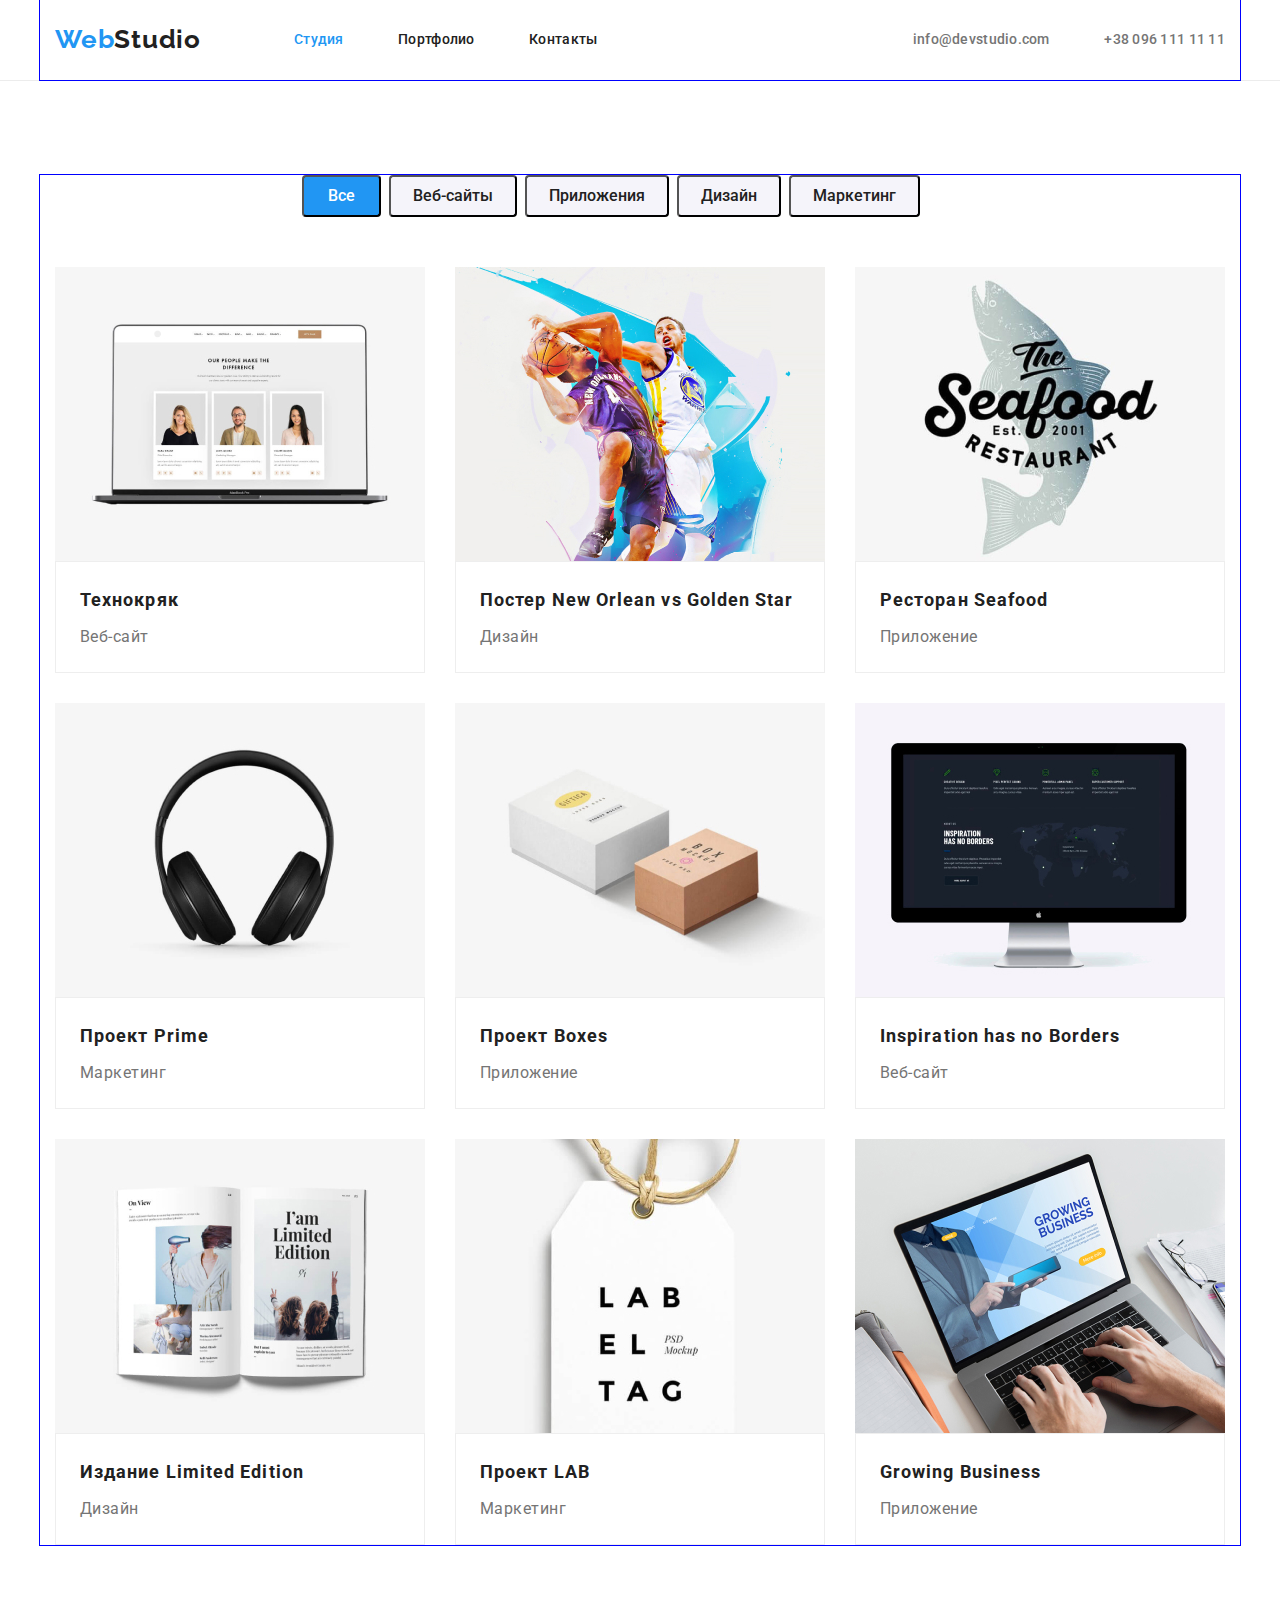
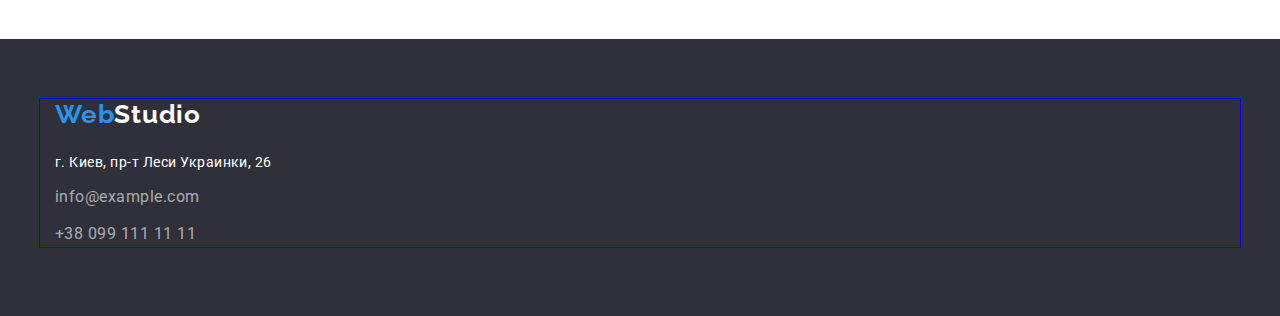
==== portfolio.html @ 14dd1169 "push 01" ====
<!DOCTYPE html>
<html lang="ru">
<head>
    <meta charset="UTF-8">
    <meta http-equiv="X-UA-Compatible" content="IE=edge">
    <meta name="viewport" content="width=device-width, initial-scale=1.0">
    <title>portfolio</title>
    <link rel="preconnect" href="https://fonts.googleapis.com">
    <link rel="preconnect" href="https://fonts.gstatic.com" crossorigin>
    <link href="https://fonts.googleapis.com/css2?family=Raleway:wght@700&family=Roboto:wght@400;500;700;900&display=swap"
        rel="stylesheet">
    <link rel="stylesheet" href="https://cdnjs.cloudflare.com/ajax/libs/modern-normalize/1.1.0/modern-normalize.min.css">
    <link rel="stylesheet" href="./css/styles.css">
</head>
<body>
    <header class="header">
        <div class="container top">
            <a href="./index.html" class="logo-link" lang="en">Web<span class="logo-top" lang="en">Studio</span></a>
    
            <nav>
                <ul class="site">
                    <li class="nav"><a href="./index.html" class="site-nav-current">Студия</a></li>
                    <li class="nav"><a href="./portfolio.html" class="site-nav">Портфолио</a></li>
                    <li class="nav"><a href="" class="site-nav">Контакты</a></li>
                </ul>
            </nav>
            <div class="link-header">
                <a href="mailto:info@devstudio.com" class="link">info@devstudio.com</a>
                <a href="tel:+380961111111" class="link">+38 096 111 11 11</a>
    
            </div>
    
        </div>
    
    </header>


    <main>
        <section class="section work-list">
            <div class="container">
                <h1 class="visually-hidden">Список работ компании</h1>
                <ul class="filter">
                    <li><button type="button" class="button-nav-current">Все</button></li>
                    <li><button type="button" class="button-nav">Веб-сайты</button></li>
                    <li><button type="button" class="button-nav">Приложения</button></li>
                    <li><button type="button" class="button-nav">Дизайн</button></li>
                    <li><button type="button" class="button-nav">Маркетинг</button></li>
                </ul>
                    <ul class="portfolio">
                        <li class="cards">
                            <a href="">
                                <img class="img-portfolio" src="./images/img.jpg" alt="ноутбук" width="370" height="294" />
                                <div class="border-cards">
                                    <h2 class="portfolio-subtitle">Технокряк</h2>
                                    <p class="portfolio-text">Веб-сайт</p>
                                </div>
                    
                            </a>
                    
                        </li>
                        <li class="cards">
                            <a href="">
                                <img class="img-portfolio" src="./images/img-2.jpg" alt="игра в баскетбол" width="370" height="294" />
                                <div class="border-cards">
                                    <h2 class="portfolio-subtitle">Постер <span lang="en">New Orlean vs Golden Star</span></h2>
                                    <p class="portfolio-text">Дизайн</p>
                                </div>
                    
                            </a>
                        </li>
                        <li class="cards">
                            <a href="">
                                <img class="img-portfolio" src="./images/img-3.jpg" alt="вывеска ресторана" width="370" height="294" />
                                <div class="border-cards">
                                    <h2 class="portfolio-subtitle">Ресторан <span lang="en">Seafood</span></h2>
                                    <p class="portfolio-text">Приложение</p>
                                </div>
                    
                            </a>
                        </li>
                        <li class="cards">
                            <a href="">
                                <img class="img-portfolio" src="./images/img-4.jpg" alt="наушники" width="370" height="294" />
                                <div class="border-cards">
                                    <h2 class="portfolio-subtitle">Проект <span lang="en">Prime</span></h2>
                                    <p class="portfolio-text">Маркетинг</p>
                                </div>
                    
                    
                            </a>
                        </li>
                        <li class="cards">
                            <a href="">
                                <img class="img-portfolio" src="./images/img-5.jpg" alt="картонная коробка" width="370" height="294" />
                                <div class="border-cards">
                                    <h2 class="portfolio-subtitle">Проект <span lang="en">Boxes</span></h2>
                                    <p class="portfolio-text">Приложение</p>
                                </div>
                    
                    
                            </a>
                        </li>
                        <li class="cards">
                            <a href="">
                                <img class="img-portfolio" src="./images/img-6.jpg" alt="монитор" width="370" height="294" />
                                <div class="border-cards">
                                    <h2 class="portfolio-subtitle" lang="en">Inspiration has no Borders</h2>
                                    <p class="portfolio-text">Веб-сайт</p>
                    
                                </div>
                    
                            </a>
                        </li>
                        <li class="cards">
                            <a href="">
                                <img class="img-portfolio" src="./images/img-7.jpg" alt="журнал" width="370" height="294" />
                                <div class="border-cards">
                                    <h2 class="portfolio-subtitle">Издание <span lang="en">Limited Edition</span></h2>
                                    <p class="portfolio-text">Дизайн</p>
                                </div>
                    
                            </a>
                        </li>
                        <li class="cards">
                            <a href="">
                                <img class="img-portfolio" src="./images/img-8.jpg" alt="бирка" width="370" height="294" />
                                <div class="border-cards">
                                    <h2 class="portfolio-subtitle">Проект <span lang="en">LAB</span></h2>
                                    <p class="portfolio-text">Маркетинг</p>
                                </div>
                    
                    
                            </a>
                        </li>
                        <li class="cards">
                            <a href="">
                                <img class="img-portfolio" src="./images/img-9.jpg" alt="ноутбук" width="370" height="294" />
                                <div class="border-cards">
                                    <h2 class="portfolio-subtitle" lang="en">Growing Business</h2>
                                    <p class="portfolio-text">Приложение</p>
                                </div>
                    
                    
                            </a>
                        </li>
                    
                    </ul>
                </div>
                
            </div>
            
        </section>

        
    </main>

    <footer class="buttom">
        <div class="container">
            <a href="./index.html" class="logo-link" lang="en">Web<span class="logo-buttom" lang="en">Studio</span></a>
    
            <address>
                <ul>
                    <li class="bottom-adress"><a href="https://goo.gl/maps/X4mAZgkikqXiJwnA7" target="_blank"
                            rel="noopener noreferrer" class="location">г.
                            Киев, пр-т Леси
                            Украинки, 26</a></li>
                    <li class="bottom-adress"><a href="mailto:info@example.com" class="contacts">info@example.com</a></li>
                    <li class="bottom-adress"><a href="tel:+380991111111" class="contacts">+38 099 111 11 11</a></li>
                </ul>
    
            </address>
    
        </div>
    
    </footer>




</body>
</html>
---- css/styles.css ----
:root {
    --main-text-color: #212121;
    --secondary-text-color: #757575;
    --hero-text-color: #FFFFFF;
    --nav-text-color: #2196F3;
    --adress-text-color: rgba(255, 255, 255, 0.6);
    --button-text-background: #F5F4FA;
}

.container {
    width: 1200px;
    padding-left: 15px;
    padding-right: 15px;
    padding-top: 0;
    padding-bottom: 0;
    margin-left: auto;
    margin-right: auto;
    margin-top: 0;
    margin-bottom: 0;
    outline: 1px solid blue; */ */
}



body {
    background: var(--hero-text-color);
    color: var(--main-text-color);
    font-family: roboto, sans-serif;
    letter-spacing: 0.03em;
}


ul {
    list-style: none;
    margin: 0;
    padding: 0;
}


a {
    text-decoration: none;
    cursor: pointer;
}

h1,
h2,
h3,
h4 {
    margin: 0;
}

p {
    margin: 0;
}

.section {
    padding-top: 94px;
    padding-bottom: 94px;
}


.logo-link {


    font-family: raleway, sans-serif;
    text-decoration: none;
}


.logo-link { 
    color: var(--nav-text-color);
    
    font-family: raleway, sans-serif;
    font-weight: 700;
    font-size: 26px;
    line-height: 1.2;
    letter-spacing: 0.03em;
}


.logo-top {
    color: var(--main-text-color);
    margin-right: 93px;

}



.logo-buttom {
    color: var(--hero-text-color);
}


.site-nav {
    color: var(--main-text-color);

    font-weight: 500;
    font-size: 14px;
    line-height: 1.14;
    letter-spacing: 0.02em;
    padding-top: 25px;
    padding-bottom: 25px;
}


.site-nav:hover,
.site-nav:focus {
    color: var(--nav-text-color);
}


.site-nav-current {
color: var(--nav-text-color);

    font-weight: 500;
    font-size: 14px;
    line-height: 1.14;
    letter-spacing: 0.02em;
    padding-top: 25px;
    padding-bottom: 25px;
}


.link {
    color: var(--secondary-text-color);
    
    font-weight: 500;
    font-size: 14px;
    line-height: 1.14;
    letter-spacing: 0.02em;

    padding-top: 25px;
    padding-bottom: 25px;
    
}


.link:first-child {
    margin-right: 50px;

}

.link-header {
    margin-left: auto;
}


.link:hover,
.link:focus {
    color: var(--nav-text-color);
}


.main {
    background-color: #2F303A;
}


.main-title {
    color: var(--hero-text-color);

    font-weight: 900;
    font-size: 44px;
    line-height: 1.36;
    text-align: center;
    letter-spacing: 0.06em;
    text-transform: uppercase; 
    margin-bottom: 30px;
  
}


.button-main {
    color: var(--hero-text-color);

    font-family: inherit;
    font-weight: 700;
    font-size: 16px;
    line-height: 1.88;
    align-items: center;
    display: flex;
    text-align: center;
    letter-spacing: 0.06em;
    margin: 0 auto;
    display: block;
    padding: 10px 32px;
    border-radius: 4px;
    background: var(--nav-text-color);

}


.button-main:hover,
.button-main:focus {
    color: var(--main-text-color);
    
}


.section-title {
    color: var(--main-text-color);

    margin-bottom: 50px;
    font-weight: 700;
    font-size: 36px;
    line-height: 1.16;
    text-align: center;
}


.advantages-subtitle {
    color: var(--main-text-color);

    margin-bottom: 10px;
    font-weight: 700;
    font-size: 14px;
    line-height: 1.14;
    text-transform: uppercase;
}


.advantages-text {
    color: var(--secondary-text-color);

    margin-top: 0px;
    font-size: 14px;
    line-height: 1.7;

}

.team-subtitle {
    color: var(--main-text-color);

    margin-bottom: 10px;
    font-weight: 500;
    font-size: 16px;
    line-height: 1.19;
    text-align: center;
    
}


.team-text {
    color: var(--secondary-text-color);
    
    font-size: 16px;
    line-height: 1.19;
    text-align: center;
}


.portfolio-subtitle {
    color: var(--main-text-color);

    margin-bottom: 4px;
    font-weight: 700;
    font-size: 18px;
    line-height: 2.0;
    letter-spacing: 0.06em;
    
}


.portfolio-text {
    color: var(--secondary-text-color);

    font-size: 16px;
    line-height: 1.88;
    letter-spacing: 0.03em;
}


.buttom {
    background-color: #2F303A;
    padding-top: 60px;
    padding-bottom: 60px;

}


.location {
    color: var(--hero-text-color);

    display: inline-block;
    margin-top: 20px;
    font-size: 14px;
    line-height: 1.7;
    font-style: normal;
}


.location:hover,
.location:focus {
    color: var(--nav-text-color)
}


.contacts {
    color: var(--adress-text-color);
    line-height: 1.7;
    font-style: normal;
}


.contacts:hover,
.contacts:focus {
    color: var(--nav-text-color);
}


.button-nav {
    color: var(--main-text-color);

    font-family: inherit;
    font-weight: 500;
    font-size: 16px;
    line-height: 1.62;
    text-align: center;
    background: var(--button-text-background);
    border-radius: 4px;
    padding: 6px 22px;
    margin-right: 8px;


}

.button-nav: :last-child {
    margin-right: 0px;
}


.button-nav:hover, 
.button-nav:focus{
    color: var(--hero-text-color);
    background: var(--nav-text-color);
}


.button-nav-current {
    color: var(--hero-text-color);
    background: var(--nav-text-color);

    font-weight: 500;
    font-size: 16px;
    line-height: 1.62;
    text-align: center;
    border-radius: 4px;
    padding: 6px 24px;
    margin-right: 8px;
    
}

.visually-hidden {
    position: absolute;
    white-space: nowrap;
    width: 1px;
    height: 1px;
    overflow: hidden;
    border: 0;
    padding: 0;
    clip: rect(0 0 0 0);
    clip-path: inset(50%);
    margin: -1px;
}


.main {
    padding-top: 200px;
    padding-bottom: 200px;
}


.images {
    display: block;
    max-width: 100%;
    height: auto;
}

.img-portfolio {
    display: block;
    max-width: 100%;
    height: auto;

}

.container.top{
    padding-top: 24px;
    padding-bottom: 25px;
}


.border-cards {
    border: 1px solid #EEEEEE;
    padding-top: 20px;
    padding-right: 24px;
    padding-left: 24px;
    padding-bottom: 20px;

}


.portfolio {
    display: flex;
    flex-wrap: wrap;
    gap: 30px;

}


.nav {
    display: inline;
    justify-content: flex-start;
    margin-right: 50px;
    
}


.nav:last-child {
    margin-right: 0px;

}

.header {
    border-bottom: 1px solid #ECECEC;
}

.container.top {
    display: flex;
    align-items: center;

}

.text-advantages {
    width: 270px;
    margin-right: 30px;

}

.text-advantages:last-child {
    margin-right: 0;
}

 .container.advantages {
    display: flex;
    flex-wrap: wrap;
    justify-content: space-between;
}

.list-img {
    display: flex;
    gap: 30px;

}

.photo-team {
    display: flex;
    gap: 30px;

}

.filter {
    display: flex;
    justify-content: center;
    margin-right: 50px;
    margin-bottom: 50px;
    

}

.filter: :last-child {
    margin-right: 0px;
}

.section.team {
    background-color: #F5F4FA;
}

.text-team {
    padding-top: 30px;
    padding-bottom: 30px;
}

.name-employee {
    padding-top: 30px;
    padding-bottom: 30px;

}

.section.advantages {
    padding-bottom: 0;
}

.bottom-adress {
    margin-bottom: 9px;
}
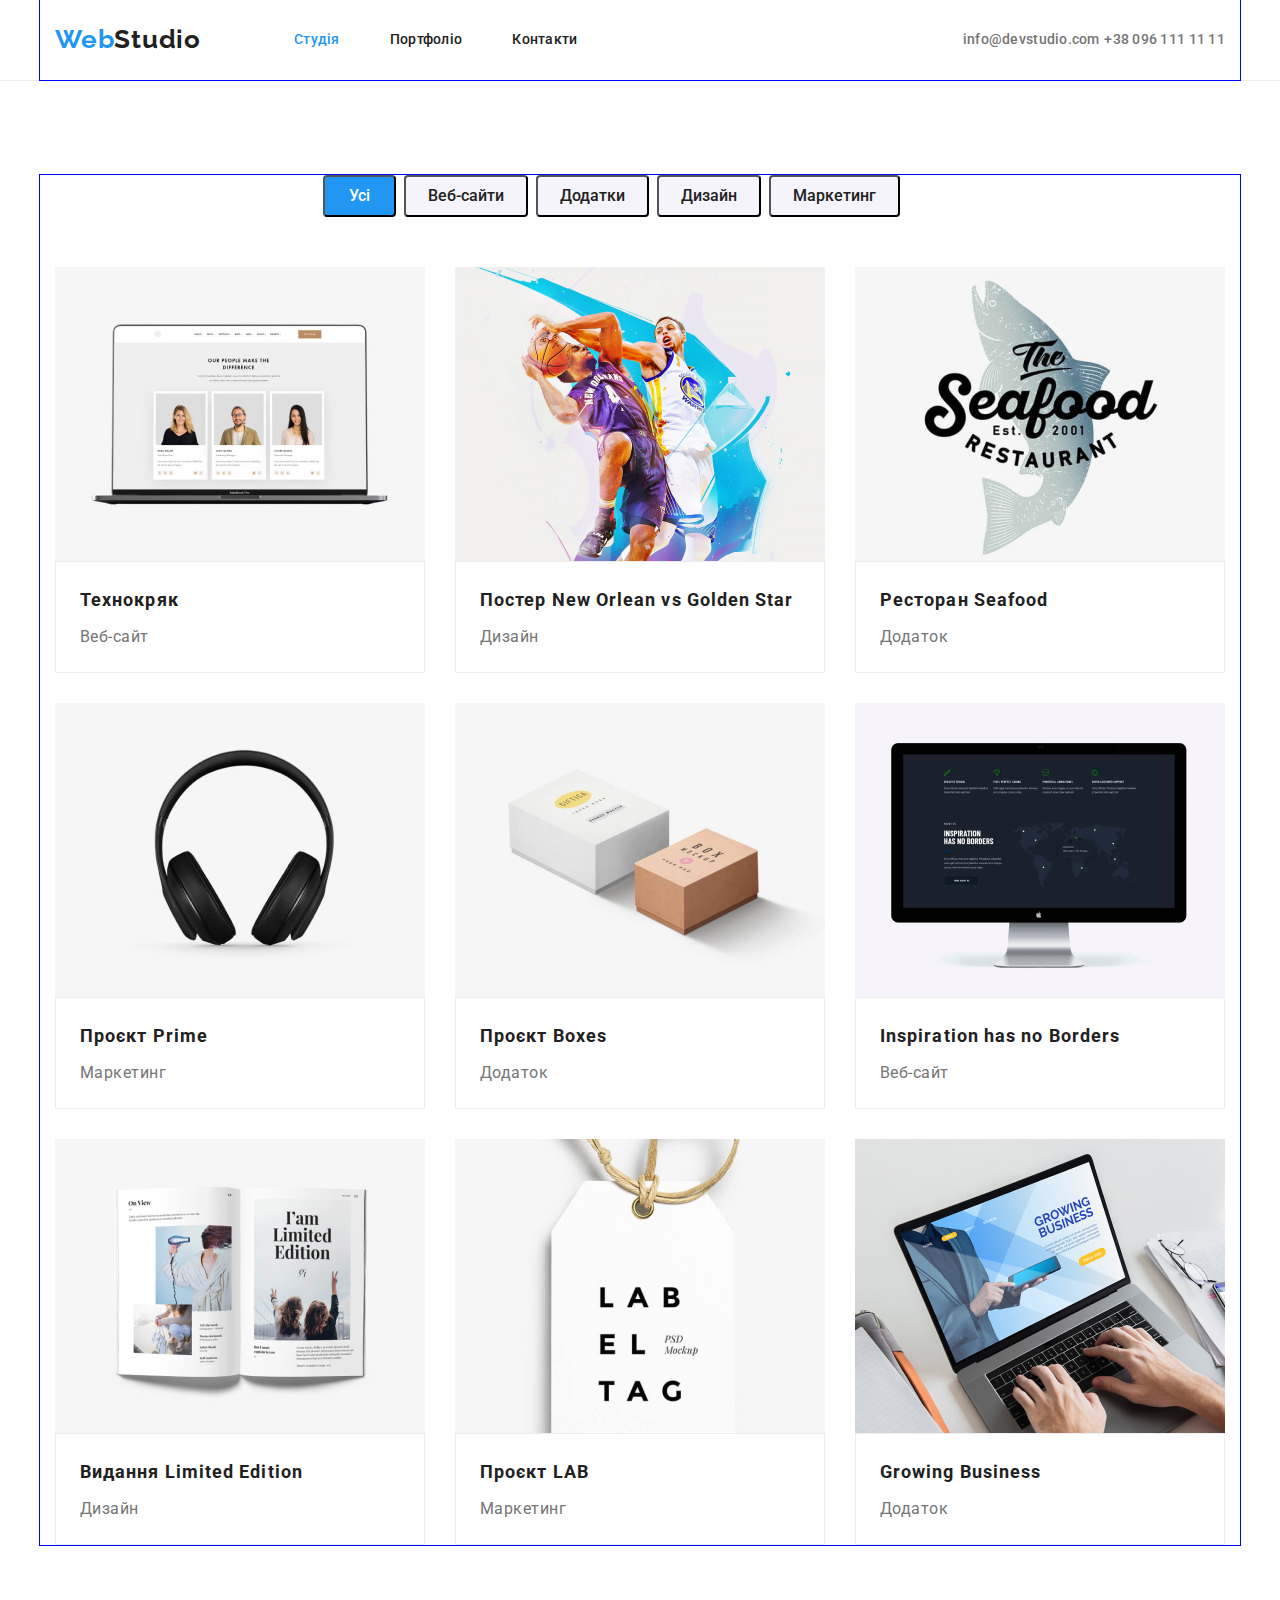
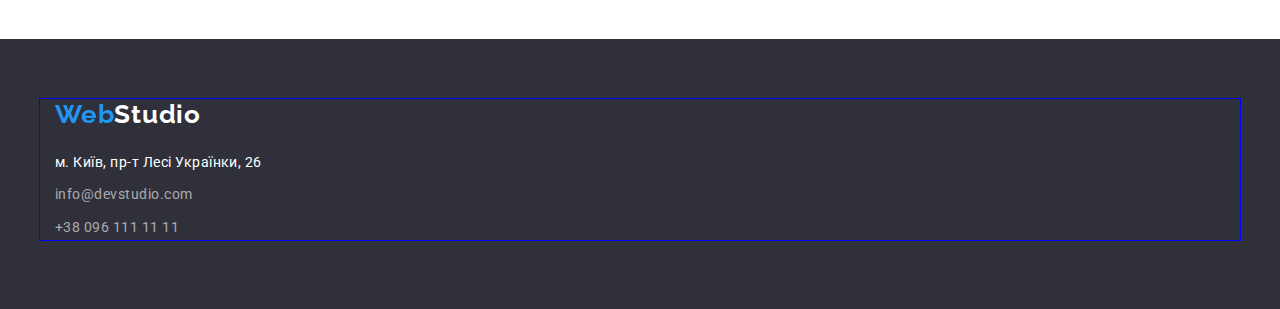
==== commit 44affbde: "update 06.09" ====
--- a/portfolio.html
+++ b/portfolio.html
@@ -1,5 +1,5 @@
 <!DOCTYPE html>
-<html lang="ru">
+<html lang="uk">
 <head>
     <meta charset="UTF-8">
     <meta http-equiv="X-UA-Compatible" content="IE=edge">
@@ -19,14 +19,16 @@
     
             <nav>
                 <ul class="site">
-                    <li class="nav"><a href="./index.html" class="site-nav-current">Студия</a></li>
-                    <li class="nav"><a href="./portfolio.html" class="site-nav">Портфолио</a></li>
-                    <li class="nav"><a href="" class="site-nav">Контакты</a></li>
+                    <li class="nav"><a href="./index.html" class="site-nav-current">Студія</a></li>
+                    <li class="nav"><a href="./portfolio.html" class="site-nav">Портфоліо</a></li>
+                    <li class="nav"><a href="" class="site-nav">Контакти</a></li>
                 </ul>
             </nav>
             <div class="link-header">
-                <a href="mailto:info@devstudio.com" class="link">info@devstudio.com</a>
-                <a href="tel:+380961111111" class="link">+38 096 111 11 11</a>
+                <a href="mailto:info@devstudio.com" target="_blank" rel="noopener noreferrer" class="link"
+                    aria-label="link to mail">info@devstudio.com</a>
+                <a href="tel:+380961111111" target="_blank" rel="noopener noreferrer" class="link" aria-label="
+              link to phone">+38 096 111 11 11</a>
     
             </div>
     
@@ -38,18 +40,21 @@
     <main>
         <section class="section work-list">
             <div class="container">
-                <h1 class="visually-hidden">Список работ компании</h1>
+                <h1 class="visually-hidden">Список робіт компанії</h1>
                 <ul class="filter">
-                    <li><button type="button" class="button-nav-current">Все</button></li>
-                    <li><button type="button" class="button-nav">Веб-сайты</button></li>
-                    <li><button type="button" class="button-nav">Приложения</button></li>
+                    <li><button type="button" class="button-nav-current">Усі</button></li>
+                    <li><button type="button" class="button-nav">Веб-сайти</button></li>
+                    <li><button type="button" class="button-nav">Додатки</button></li>
                     <li><button type="button" class="button-nav">Дизайн</button></li>
                     <li><button type="button" class="button-nav">Маркетинг</button></li>
                 </ul>
                     <ul class="portfolio">
                         <li class="cards">
-                            <a href="">
-                                <img class="img-portfolio" src="./images/img.jpg" alt="ноутбук" width="370" height="294" />
+                            <a href="#">
+                                <img class="img-portfolio" 
+                                src="./images/img.jpg" 
+                                alt="ноутбук" 
+                                width="370" height="294" />
                                 <div class="border-cards">
                                     <h2 class="portfolio-subtitle">Технокряк</h2>
                                     <p class="portfolio-text">Веб-сайт</p>
@@ -59,8 +64,11 @@
                     
                         </li>
                         <li class="cards">
-                            <a href="">
-                                <img class="img-portfolio" src="./images/img-2.jpg" alt="игра в баскетбол" width="370" height="294" />
+                            <a href="#">
+                                <img class="img-portfolio" 
+                                src="./images/img-2.jpg" 
+                                alt="гра в баскетбол" 
+                                width="370" height="294" />
                                 <div class="border-cards">
                                     <h2 class="portfolio-subtitle">Постер <span lang="en">New Orlean vs Golden Star</span></h2>
                                     <p class="portfolio-text">Дизайн</p>
@@ -69,20 +77,26 @@
                             </a>
                         </li>
                         <li class="cards">
-                            <a href="">
-                                <img class="img-portfolio" src="./images/img-3.jpg" alt="вывеска ресторана" width="370" height="294" />
+                            <a href="#">
+                                <img class="img-portfolio" 
+                                src="./images/img-3.jpg" 
+                                alt="логотип ресторана" 
+                                width="370" height="294" />
                                 <div class="border-cards">
                                     <h2 class="portfolio-subtitle">Ресторан <span lang="en">Seafood</span></h2>
-                                    <p class="portfolio-text">Приложение</p>
-                                </div>
-                    
-                            </a>
-                        </li>
-                        <li class="cards">
-                            <a href="">
-                                <img class="img-portfolio" src="./images/img-4.jpg" alt="наушники" width="370" height="294" />
-                                <div class="border-cards">
-                                    <h2 class="portfolio-subtitle">Проект <span lang="en">Prime</span></h2>
+                                    <p class="portfolio-text">Додаток</p>
+                                </div>
+                    
+                            </a>
+                        </li>
+                        <li class="cards">
+                            <a href="#">
+                                <img class="img-portfolio" 
+                                src="./images/img-4.jpg" 
+                                alt="навушники" 
+                                width="370" height="294" />
+                                <div class="border-cards">
+                                    <h2 class="portfolio-subtitle">Проєкт <span lang="en">Prime</span></h2>
                                     <p class="portfolio-text">Маркетинг</p>
                                 </div>
                     
@@ -90,19 +104,25 @@
                             </a>
                         </li>
                         <li class="cards">
-                            <a href="">
-                                <img class="img-portfolio" src="./images/img-5.jpg" alt="картонная коробка" width="370" height="294" />
-                                <div class="border-cards">
-                                    <h2 class="portfolio-subtitle">Проект <span lang="en">Boxes</span></h2>
-                                    <p class="portfolio-text">Приложение</p>
-                                </div>
-                    
-                    
-                            </a>
-                        </li>
-                        <li class="cards">
-                            <a href="">
-                                <img class="img-portfolio" src="./images/img-6.jpg" alt="монитор" width="370" height="294" />
+                            <a href="#">
+                                <img class="img-portfolio" 
+                                src="./images/img-5.jpg" 
+                                alt="картоні коробки" 
+                                width="370" height="294" />
+                                <div class="border-cards">
+                                    <h2 class="portfolio-subtitle">Проєкт <span lang="en">Boxes</span></h2>
+                                    <p class="portfolio-text">Додаток</p>
+                                </div>
+                    
+                    
+                            </a>
+                        </li>
+                        <li class="cards">
+                            <a href="#">
+                                <img class="img-portfolio" 
+                                src="./images/img-6.jpg" 
+                                alt="монітор" 
+                                width="370" height="294" />
                                 <div class="border-cards">
                                     <h2 class="portfolio-subtitle" lang="en">Inspiration has no Borders</h2>
                                     <p class="portfolio-text">Веб-сайт</p>
@@ -112,20 +132,25 @@
                             </a>
                         </li>
                         <li class="cards">
-                            <a href="">
-                                <img class="img-portfolio" src="./images/img-7.jpg" alt="журнал" width="370" height="294" />
-                                <div class="border-cards">
-                                    <h2 class="portfolio-subtitle">Издание <span lang="en">Limited Edition</span></h2>
+                            <a href="#">
+                                <img class="img-portfolio" 
+                                src="./images/img-7.jpg" 
+                                alt="журнал" 
+                                width="370" height="294" />
+                                <div class="border-cards">
+                                    <h2 class="portfolio-subtitle">Видання <span lang="en">Limited Edition</span></h2>
                                     <p class="portfolio-text">Дизайн</p>
                                 </div>
                     
                             </a>
                         </li>
                         <li class="cards">
-                            <a href="">
-                                <img class="img-portfolio" src="./images/img-8.jpg" alt="бирка" width="370" height="294" />
-                                <div class="border-cards">
-                                    <h2 class="portfolio-subtitle">Проект <span lang="en">LAB</span></h2>
+                            <a href="#">
+                                <img class="img-portfolio" 
+                                src="./images/img-8.jpg" 
+                                alt="бирка" width="370" height="294" />
+                                <div class="border-cards">
+                                    <h2 class="portfolio-subtitle">Проєкт <span lang="en">LAB</span></h2>
                                     <p class="portfolio-text">Маркетинг</p>
                                 </div>
                     
@@ -133,11 +158,14 @@
                             </a>
                         </li>
                         <li class="cards">
-                            <a href="">
-                                <img class="img-portfolio" src="./images/img-9.jpg" alt="ноутбук" width="370" height="294" />
+                            <a href="#">
+                                <img class="img-portfolio" 
+                                src="./images/img-9.jpg" 
+                                alt="ноутбук" 
+                                width="370" height="294" />
                                 <div class="border-cards">
                                     <h2 class="portfolio-subtitle" lang="en">Growing Business</h2>
-                                    <p class="portfolio-text">Приложение</p>
+                                    <p class="portfolio-text">Додаток</p>
                                 </div>
                     
                     
@@ -161,11 +189,13 @@
             <address>
                 <ul>
                     <li class="bottom-adress"><a href="https://goo.gl/maps/X4mAZgkikqXiJwnA7" target="_blank"
-                            rel="noopener noreferrer" class="location">г.
-                            Киев, пр-т Леси
-                            Украинки, 26</a></li>
-                    <li class="bottom-adress"><a href="mailto:info@example.com" class="contacts">info@example.com</a></li>
-                    <li class="bottom-adress"><a href="tel:+380991111111" class="contacts">+38 099 111 11 11</a></li>
+                            rel="noopener noreferrer" class="location" aria-label="link to adress">м. Київ, пр-т Лесі
+                            Українки, 26</a></li>
+                    <li class="bottom-adress"><a href="mailto:info@devstudio.com" target="_blank" rel="noopener noreferrer"
+                            class="contacts" aria-label="link to mail">info@devstudio.com</a></li>
+                    <li class="bottom-adress"><a href="tel:+380961111111" target="_blank" rel="noopener noreferrer"
+                            class="contacts" aria-label="link to phone">
+                            +38 096 111 11 11</a></li>
                 </ul>
     
             </address>
@@ -173,8 +203,6 @@
         </div>
     
     </footer>
-
-
 
 
 </body>
--- a/css/styles.css
+++ b/css/styles.css
@@ -17,7 +17,7 @@
     margin-right: auto;
     margin-top: 0;
     margin-bottom: 0;
-    outline: 1px solid blue; */ */
+    outline: 1px solid blue;
 }
 
 
@@ -120,6 +120,19 @@
     padding-bottom: 25px;
 }
 
+.contacts-top {
+    display: flex;
+    
+}
+
+.contacts-bloc {
+    margin-right: 30px;
+}
+
+.contacts-bloc:last-child {
+    margin-right: 0px;
+}
+
 
 .link {
     color: var(--secondary-text-color);
@@ -128,26 +141,13 @@
     font-size: 14px;
     line-height: 1.14;
     letter-spacing: 0.02em;
-
-    padding-top: 25px;
-    padding-bottom: 25px;
-    
-}
-
-
-.link:first-child {
-    margin-right: 50px;
-
-}
+    
+}
+
 
 .link-header {
     margin-left: auto;
-}
-
-
-.link:hover,
-.link:focus {
-    color: var(--nav-text-color);
+
 }
 
 
@@ -215,7 +215,6 @@
     font-weight: 700;
     font-size: 14px;
     line-height: 1.14;
-    text-transform: uppercase;
 }
 
 
@@ -297,6 +296,7 @@
 
 .contacts {
     color: var(--adress-text-color);
+    font-size: 14px;
     line-height: 1.7;
     font-style: normal;
 }
@@ -406,10 +406,12 @@
 
 }
 
+.site {
+    display: flex;
+}
+
 
 .nav {
-    display: inline;
-    justify-content: flex-start;
     margin-right: 50px;
     
 }
@@ -430,21 +432,12 @@
 
 }
 
+
 .text-advantages {
     width: 270px;
-    margin-right: 30px;
-
-}
-
-.text-advantages:last-child {
-    margin-right: 0;
-}
-
- .container.advantages {
-    display: flex;
-    flex-wrap: wrap;
-    justify-content: space-between;
-}
+
+}
+
 
 .list-img {
     display: flex;
@@ -490,6 +483,17 @@
     padding-bottom: 0;
 }
 
+.list-advantages {
+    display: flex;
+    gap: 30px;
+}
+
 .bottom-adress {
     margin-bottom: 9px;
 }
+
+.contacts-icon {
+    fill: #757575;
+    margin-right: 10px;
+
+}
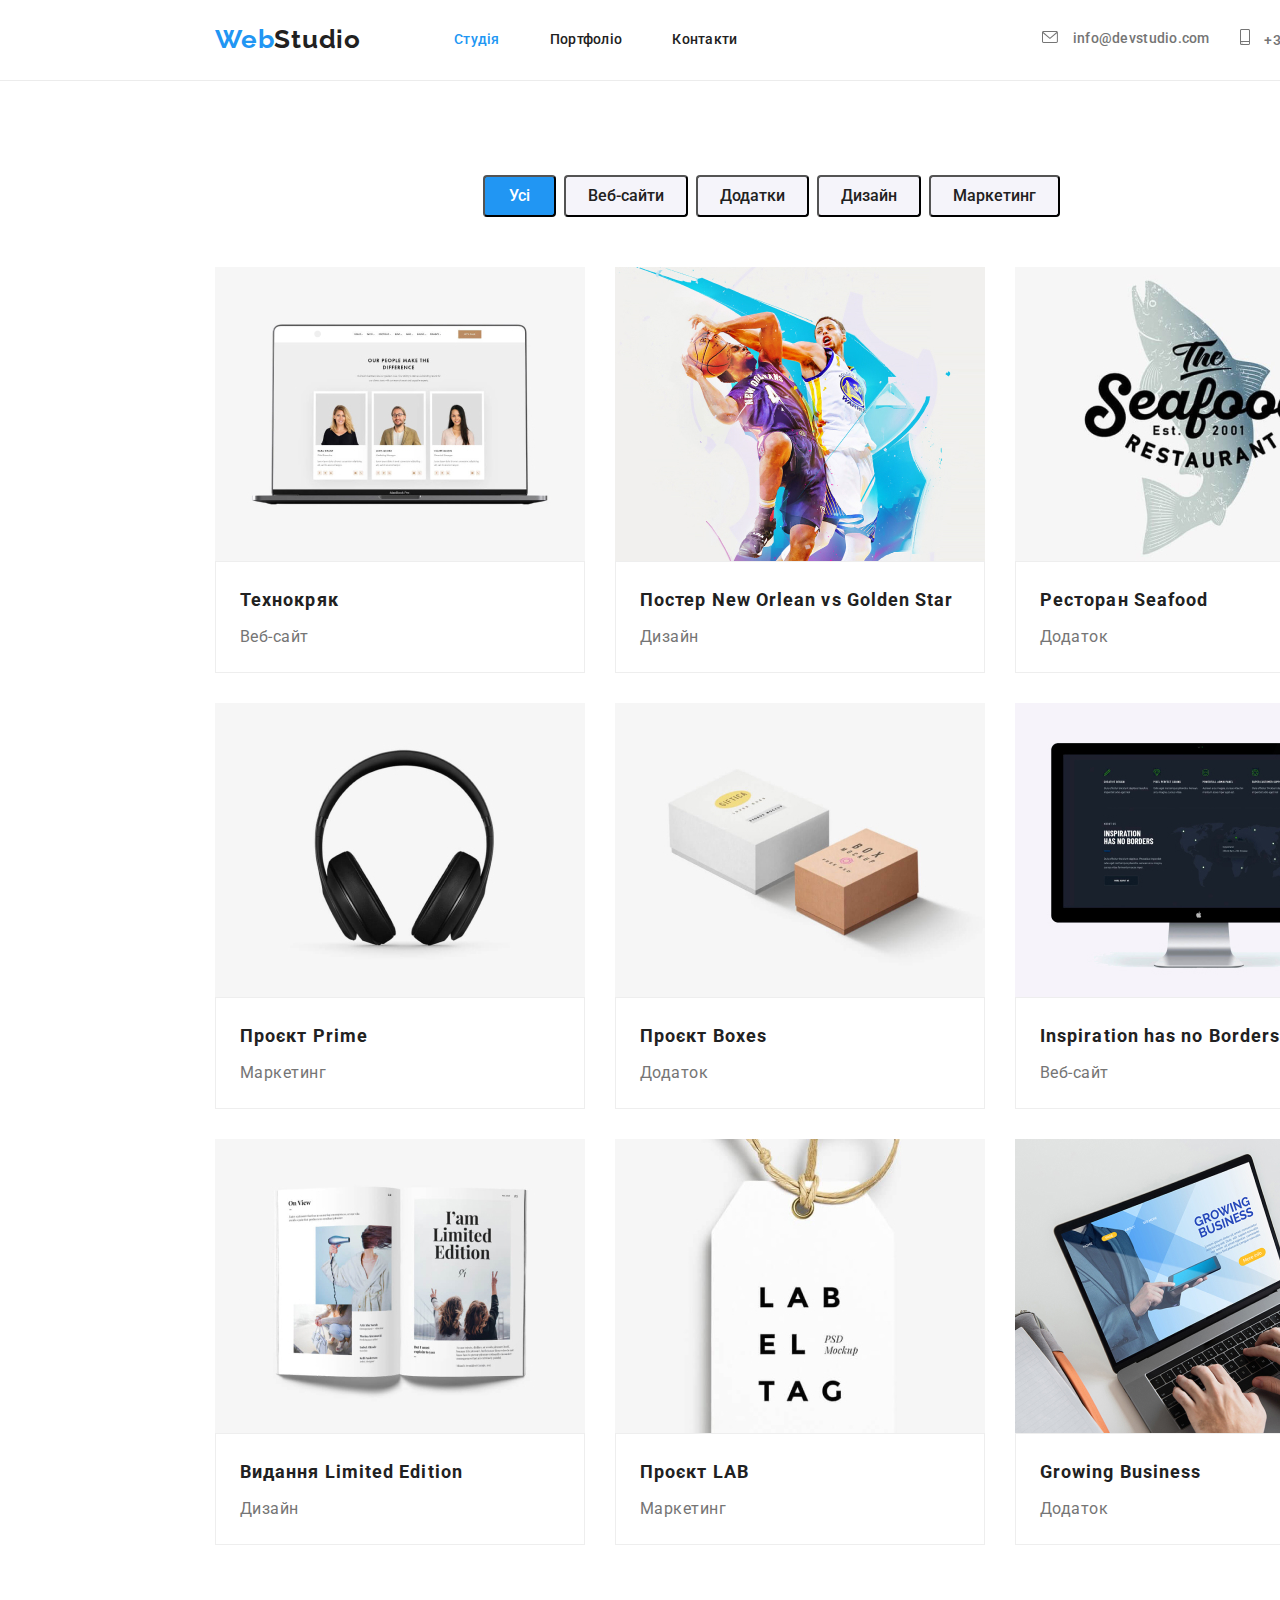
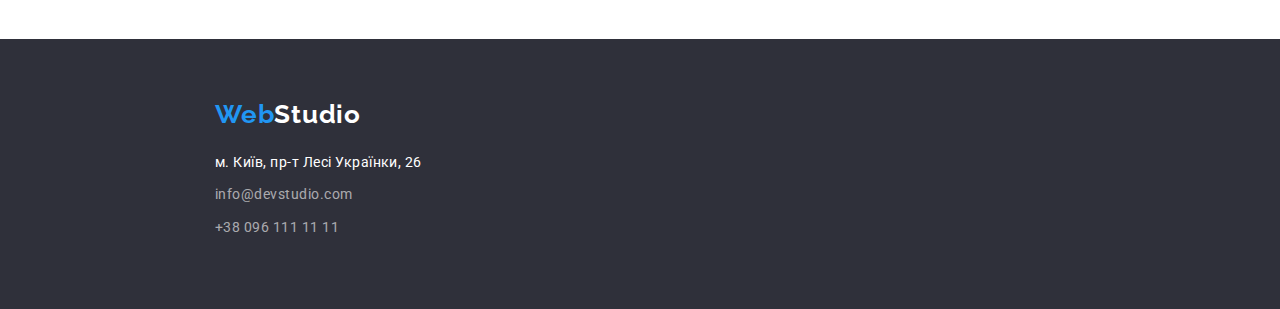
==== commit 5c17862d: "update new" ====
--- a/portfolio.html
+++ b/portfolio.html
@@ -13,6 +13,7 @@
     <link rel="stylesheet" href="./css/styles.css">
 </head>
 <body>
+
     <header class="header">
         <div class="container top">
             <a href="./index.html" class="logo-link" lang="en">Web<span class="logo-top" lang="en">Studio</span></a>
@@ -21,21 +22,39 @@
                 <ul class="site">
                     <li class="nav"><a href="./index.html" class="site-nav-current">Студія</a></li>
                     <li class="nav"><a href="./portfolio.html" class="site-nav">Портфоліо</a></li>
-                    <li class="nav"><a href="" class="site-nav">Контакти</a></li>
+                    <li class="nav"><a href="#" class="site-nav">Контакти</a></li>
                 </ul>
             </nav>
             <div class="link-header">
-                <a href="mailto:info@devstudio.com" target="_blank" rel="noopener noreferrer" class="link"
-                    aria-label="link to mail">info@devstudio.com</a>
-                <a href="tel:+380961111111" target="_blank" rel="noopener noreferrer" class="link" aria-label="
-              link to phone">+38 096 111 11 11</a>
+    
+                <ul class="contacts-top">
+                    <li class="contacts-bloc">
+                        <a class="contacts-icon" href="mailto:info@devstudio.com">
+                            <svg width="16px" height="12px">
+                                <use href="./images/icons.svg#icon-envelope"></use>
+                            </svg>
+                        </a>
+                        <a href="mailto:info@devstudio.com" class="link" aria-label="link to mail">info@devstudio.com</a>
+                    </li>
+    
+                    <li class="contacts-bloc">
+                        <a class="contacts-icon" href="tel:+380961111111">
+                            <svg width="10px" height="16px">
+                                <use href="./images/icons.svg#icon-smartphone"></use>
+                            </svg>
+                        </a>
+                        <a href="tel:+380961111111" class="link" aria-label="link to phone">+38 096 111 11 11</a>
+                    </li>
+    
+                </ul>
+    
     
             </div>
     
         </div>
     
     </header>
-
+   
 
     <main>
         <section class="section work-list">
@@ -191,10 +210,9 @@
                     <li class="bottom-adress"><a href="https://goo.gl/maps/X4mAZgkikqXiJwnA7" target="_blank"
                             rel="noopener noreferrer" class="location" aria-label="link to adress">м. Київ, пр-т Лесі
                             Українки, 26</a></li>
-                    <li class="bottom-adress"><a href="mailto:info@devstudio.com" target="_blank" rel="noopener noreferrer"
-                            class="contacts" aria-label="link to mail">info@devstudio.com</a></li>
-                    <li class="bottom-adress"><a href="tel:+380961111111" target="_blank" rel="noopener noreferrer"
-                            class="contacts" aria-label="link to phone">
+                    <li class="bottom-adress"><a href="mailto:info@devstudio.com" class="contacts"
+                            aria-label="link to mail">info@devstudio.com</a></li>
+                    <li class="bottom-adress"><a href="tel:+380961111111" class="contacts" aria-label="link to phone">
                             +38 096 111 11 11</a></li>
                 </ul>
     
@@ -203,6 +221,8 @@
         </div>
     
     </footer>
+
+
 
 
 </body>
--- a/css/styles.css
+++ b/css/styles.css
@@ -17,7 +17,7 @@
     margin-right: auto;
     margin-top: 0;
     margin-bottom: 0;
-    outline: 1px solid blue;
+    /* outline: 1px solid blue; */
 }
 
 
@@ -27,6 +27,7 @@
     color: var(--main-text-color);
     font-family: roboto, sans-serif;
     letter-spacing: 0.03em;
+    width: 1600px;
 }
 
 
@@ -152,7 +153,19 @@
 
 
 .main {
-    background-color: #2F303A;
+    background-color: #C4C4C4;
+    background-image:
+    linear-gradient(to right,
+    rgba(47, 48, 58, 0.4),
+    rgba(47, 48, 58, 0.4)
+    ),
+    url(../images/hero.jpg);
+
+    background-repeat: no-repeat;
+    background-size: cover;
+    background-position: center;
+    max-width: 1600px;
+    max-height: 600px;
 }
 
 
@@ -193,6 +206,7 @@
 .button-main:hover,
 .button-main:focus {
     color: var(--main-text-color);
+    box-shadow: 0px 4px 4px rgba(0, 0, 0, 0.15);
     
 }
 
@@ -215,6 +229,7 @@
     font-weight: 700;
     font-size: 14px;
     line-height: 1.14;
+    text-transform: uppercase;
 }
 
 
@@ -333,6 +348,8 @@
 .button-nav:focus{
     color: var(--hero-text-color);
     background: var(--nav-text-color);
+
+    box-shadow: 0px 3px 1px rgba(0, 0, 0, 0.1), 0px 1px 2px rgba(0, 0, 0, 0.08), 0px 2px 2px rgba(0, 0, 0, 0.12);
 }
 
 
@@ -383,6 +400,12 @@
 
 }
 
+.img-employees {
+    display: block;
+    max-width: 100%;
+    height: auto;
+}
+
 .container.top{
     padding-top: 24px;
     padding-bottom: 25px;
@@ -406,6 +429,11 @@
 
 }
 
+.cards:hover {
+    box-shadow: 0px 1px 1px rgba(0, 0, 0, 0.12), 0px 4px 4px rgba(0, 0, 0, 0.06), 1px 4px 6px rgba(0, 0, 0, 0.16);
+
+}
+
 .site {
     display: flex;
 }
@@ -436,6 +464,27 @@
 .text-advantages {
     width: 270px;
 
+}
+
+.text-advantages::before {
+    display: block;
+    content: "";
+    height: 120px;
+    background-size: 70px;
+    background-repeat: no-repeat;
+    background-position: center;
+    background-color: var(--button-text-background);
+    
+    margin-bottom: 30px;
+
+}
+
+.text-advantages:nth-child(1)::before{
+    background-image: url(../images/icon1.jpg);
+}
+
+.text-advantages:nth-child(2)::before{
+    background-image: url(../images/icons.svg#icon-smartphone);
 }
 
 
@@ -476,7 +525,9 @@
 .name-employee {
     padding-top: 30px;
     padding-bottom: 30px;
-
+    background-color: var(--hero-text-color);
+    border-radius: 0px 0px 4px 4px;
+    box-shadow: 0px 1px 3px rgba(0, 0, 0, 0.12), 0px 1px 1px rgba(0, 0, 0, 0.14), 0px 2px 1px rgba(0, 0, 0, 0.2);
 }
 
 .section.advantages {
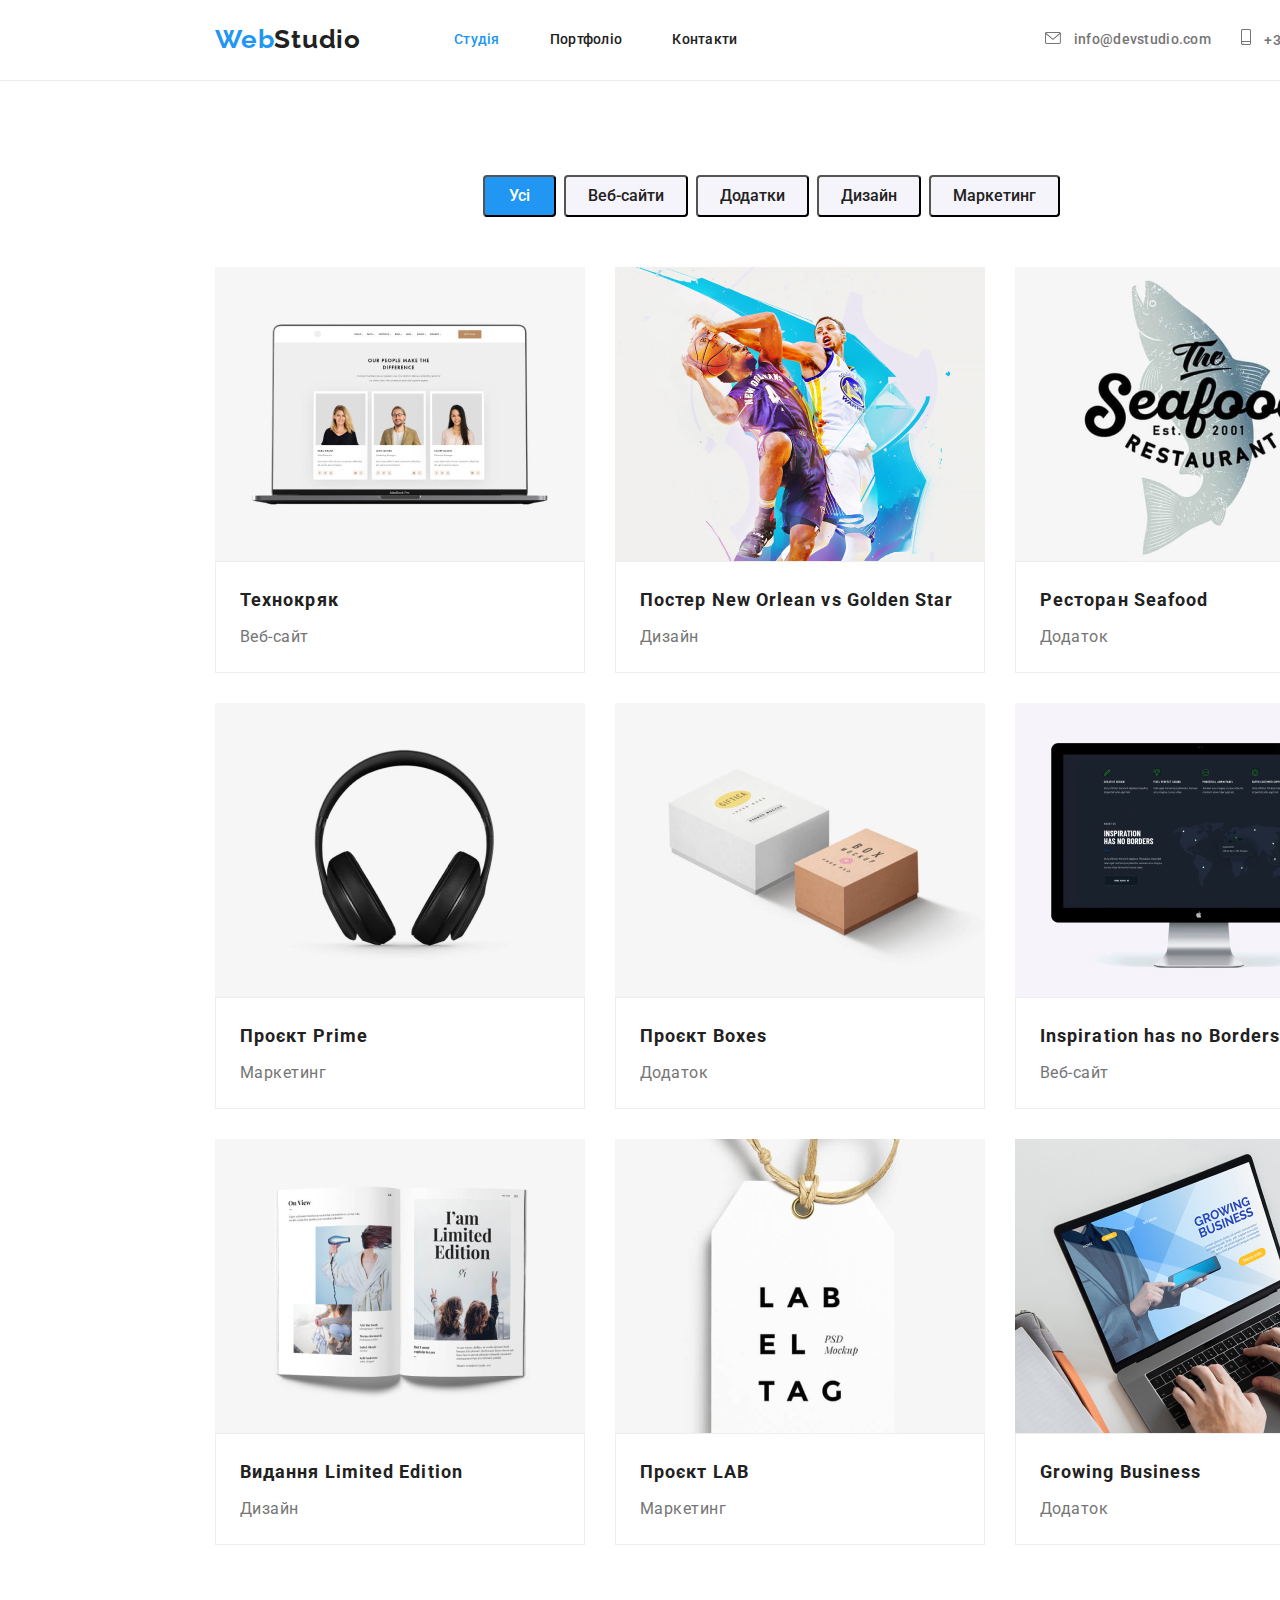
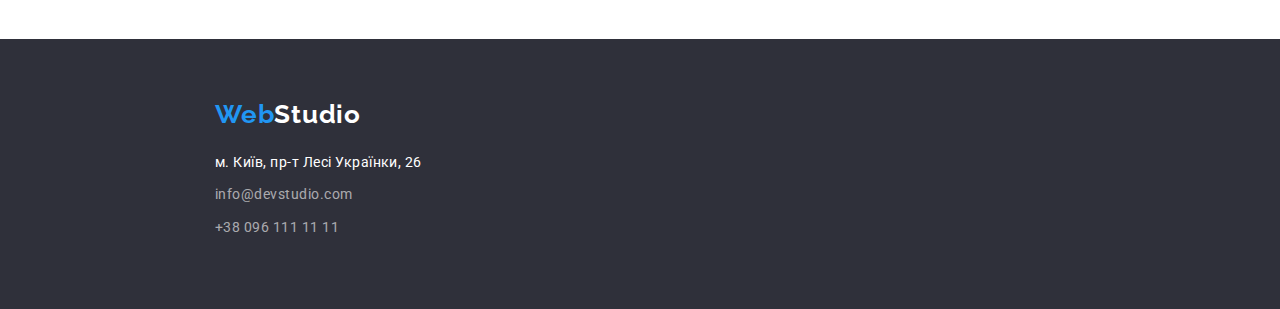
==== commit 96e314c9: "update" ====
--- a/portfolio.html
+++ b/portfolio.html
@@ -13,48 +13,42 @@
     <link rel="stylesheet" href="./css/styles.css">
 </head>
 <body>
-
     <header class="header">
-        <div class="container top">
-            <a href="./index.html" class="logo-link" lang="en">Web<span class="logo-top" lang="en">Studio</span></a>
-    
-            <nav>
-                <ul class="site">
-                    <li class="nav"><a href="./index.html" class="site-nav-current">Студія</a></li>
-                    <li class="nav"><a href="./portfolio.html" class="site-nav">Портфоліо</a></li>
-                    <li class="nav"><a href="#" class="site-nav">Контакти</a></li>
-                </ul>
-            </nav>
-            <div class="link-header">
-    
-                <ul class="contacts-top">
-                    <li class="contacts-bloc">
-                        <a class="contacts-icon" href="mailto:info@devstudio.com">
-                            <svg width="16px" height="12px">
-                                <use href="./images/icons.svg#icon-envelope"></use>
-                            </svg>
-                        </a>
-                        <a href="mailto:info@devstudio.com" class="link" aria-label="link to mail">info@devstudio.com</a>
-                    </li>
-    
-                    <li class="contacts-bloc">
-                        <a class="contacts-icon" href="tel:+380961111111">
-                            <svg width="10px" height="16px">
-                                <use href="./images/icons.svg#icon-smartphone"></use>
-                            </svg>
-                        </a>
-                        <a href="tel:+380961111111" class="link" aria-label="link to phone">+38 096 111 11 11</a>
-                    </li>
-    
-                </ul>
-    
-    
-            </div>
-    
+      <div class="container top">
+        <nav class="nav-top">
+          <a href="./index.html" class="logo-link" lang="en"
+            >Web<span class="logo-top" lang="en">Studio</span></a
+          >
+          <ul class="site">
+            <li class="nav"><a href="./index.html" class="site-nav-current">Студія</a></li>
+            <li class="nav"><a href="./portfolio.html" class="site-nav">Портфоліо</a></li>
+            <li class="nav"><a href="#" class="site-nav">Контакти</a></li>
+          </ul>
+        </nav>
+
+        <div class="link-header">
+          <ul class="contacts-top">
+            <li class="contacts-bloc">
+              <a class="link" href="mailto:info@devstudio.com">
+                <svg class="link-svg" width="16" height="12">
+                  <use href="./images/icons.svg#icon-envelope"></use>
+                </svg>
+                info@devstudio.com
+              </a>
+            </li>
+
+            <li class="contacts-bloc">
+              <a class="link" href="tel:+380961111111">
+                <svg class="link-svg" width="10" height="16">
+                  <use href="./images/icons.svg#icon-smartphone"></use>
+                </svg>
+                +38 096 111 11 11
+              </a>
+            </li>
+          </ul>
         </div>
-    
+      </div>
     </header>
-   
 
     <main>
         <section class="section work-list">
--- a/css/styles.css
+++ b/css/styles.css
@@ -1,550 +1,520 @@
 :root {
-    --main-text-color: #212121;
-    --secondary-text-color: #757575;
-    --hero-text-color: #FFFFFF;
-    --nav-text-color: #2196F3;
-    --adress-text-color: rgba(255, 255, 255, 0.6);
-    --button-text-background: #F5F4FA;
+  --main-text-color: #212121;
+  --secondary-text-color: #757575;
+  --hero-text-color: #ffffff;
+  --nav-text-color: #2196f3;
+  --adress-text-color: rgba(255, 255, 255, 0.6);
+  --button-text-background: #f5f4fa;
 }
 
 .container {
-    width: 1200px;
-    padding-left: 15px;
-    padding-right: 15px;
-    padding-top: 0;
-    padding-bottom: 0;
-    margin-left: auto;
-    margin-right: auto;
-    margin-top: 0;
-    margin-bottom: 0;
-    /* outline: 1px solid blue; */
-}
-
-
+  width: 1200px;
+  padding-left: 15px;
+  padding-right: 15px;
+  padding-top: 0;
+  padding-bottom: 0;
+  margin-left: auto;
+  margin-right: auto;
+  margin-top: 0;
+  margin-bottom: 0;
+  /* outline: 1px solid blue; */
+}
 
 body {
-    background: var(--hero-text-color);
-    color: var(--main-text-color);
-    font-family: roboto, sans-serif;
-    letter-spacing: 0.03em;
-    width: 1600px;
-}
-
+  background: var(--hero-text-color);
+  color: var(--main-text-color);
+  font-family: roboto, sans-serif;
+  letter-spacing: 0.03em;
+  width: 1600px;
+}
 
 ul {
-    list-style: none;
-    margin: 0;
-    padding: 0;
-}
-
+  list-style: none;
+  margin: 0;
+  padding: 0;
+}
 
 a {
-    text-decoration: none;
-    cursor: pointer;
+  text-decoration: none;
+  cursor: pointer;
 }
 
 h1,
 h2,
 h3,
 h4 {
-    margin: 0;
+  margin: 0;
 }
 
 p {
-    margin: 0;
+  margin: 0;
+}
+
+img {
+  display: block;
+  max-width: 100%;
+  height: auto;
 }
 
 .section {
-    padding-top: 94px;
-    padding-bottom: 94px;
-}
-
+  padding-top: 94px;
+  padding-bottom: 94px;
+}
 
 .logo-link {
-
-
-    font-family: raleway, sans-serif;
-    text-decoration: none;
-}
-
-
-.logo-link { 
-    color: var(--nav-text-color);
-    
-    font-family: raleway, sans-serif;
-    font-weight: 700;
-    font-size: 26px;
-    line-height: 1.2;
-    letter-spacing: 0.03em;
-}
-
+  font-family: raleway, sans-serif;
+  text-decoration: none;
+}
+
+.nav-top {
+  display: flex;
+  align-items: center;
+}
+
+.logo-link {
+  color: var(--nav-text-color);
+
+  font-family: raleway, sans-serif;
+  font-weight: 700;
+  font-size: 26px;
+  line-height: 1.2;
+  letter-spacing: 0.03em;
+}
 
 .logo-top {
-    color: var(--main-text-color);
-    margin-right: 93px;
-
-}
-
-
+  color: var(--main-text-color);
+  margin-right: 93px;
+}
 
 .logo-buttom {
-    color: var(--hero-text-color);
-}
-
+  color: var(--hero-text-color);
+}
 
 .site-nav {
-    color: var(--main-text-color);
-
-    font-weight: 500;
-    font-size: 14px;
-    line-height: 1.14;
-    letter-spacing: 0.02em;
-    padding-top: 25px;
-    padding-bottom: 25px;
-}
-
+  color: var(--main-text-color);
+
+  font-weight: 500;
+  font-size: 14px;
+  line-height: 1.14;
+  letter-spacing: 0.02em;
+  padding-top: 25px;
+  padding-bottom: 25px;
+}
 
 .site-nav:hover,
 .site-nav:focus {
-    color: var(--nav-text-color);
-}
-
+  color: var(--nav-text-color);
+}
 
 .site-nav-current {
-color: var(--nav-text-color);
-
-    font-weight: 500;
-    font-size: 14px;
-    line-height: 1.14;
-    letter-spacing: 0.02em;
-    padding-top: 25px;
-    padding-bottom: 25px;
+  color: var(--nav-text-color);
+
+  font-weight: 500;
+  font-size: 14px;
+  line-height: 1.14;
+  letter-spacing: 0.02em;
+  padding-top: 25px;
+  padding-bottom: 25px;
 }
 
 .contacts-top {
-    display: flex;
-    
+  display: flex;
+  align-items: center;
 }
 
 .contacts-bloc {
-    margin-right: 30px;
+  margin-right: 30px;
 }
 
 .contacts-bloc:last-child {
-    margin-right: 0px;
-}
-
+  margin-right: 0px;
+}
 
 .link {
-    color: var(--secondary-text-color);
-    
-    font-weight: 500;
-    font-size: 14px;
-    line-height: 1.14;
-    letter-spacing: 0.02em;
-    
-}
-
+  color: var(--secondary-text-color);
+
+  font-weight: 500;
+  font-size: 14px;
+  line-height: 1.14;
+  letter-spacing: 0.02em;
+  fill: #757575;
+}
+
+.link-svg {
+  margin-right: 10px;
+}
+
+.link:hover,
+.link:focus {
+  color: var(--nav-text-color);
+  fill: var(--nav-text-color);
+}
 
 .link-header {
-    margin-left: auto;
-
-}
-
+  margin-left: auto;
+}
 
 .main {
-    background-color: #C4C4C4;
-    background-image:
-    linear-gradient(to right,
-    rgba(47, 48, 58, 0.4),
-    rgba(47, 48, 58, 0.4)
-    ),
+  background-color: #c4c4c4;
+  background-image: linear-gradient(to right, rgba(47, 48, 58, 0.4), rgba(47, 48, 58, 0.4)),
     url(../images/hero.jpg);
 
-    background-repeat: no-repeat;
-    background-size: cover;
-    background-position: center;
-    max-width: 1600px;
-    max-height: 600px;
-}
-
+  background-repeat: no-repeat;
+  background-size: cover;
+  background-position: center;
+  max-width: 1600px;
+  max-height: 600px;
+}
 
 .main-title {
-    color: var(--hero-text-color);
-
-    font-weight: 900;
-    font-size: 44px;
-    line-height: 1.36;
-    text-align: center;
-    letter-spacing: 0.06em;
-    text-transform: uppercase; 
-    margin-bottom: 30px;
-  
-}
-
+  color: var(--hero-text-color);
+
+  font-weight: 900;
+  font-size: 44px;
+  line-height: 1.36;
+  text-align: center;
+  letter-spacing: 0.06em;
+  text-transform: uppercase;
+  margin-bottom: 30px;
+  width: 696px;
+  margin-right: auto;
+  margin-left: auto;
+}
 
 .button-main {
-    color: var(--hero-text-color);
-
-    font-family: inherit;
-    font-weight: 700;
-    font-size: 16px;
-    line-height: 1.88;
-    align-items: center;
-    display: flex;
-    text-align: center;
-    letter-spacing: 0.06em;
-    margin: 0 auto;
-    display: block;
-    padding: 10px 32px;
-    border-radius: 4px;
-    background: var(--nav-text-color);
-
-}
-
+  color: var(--hero-text-color);
+
+  font-family: inherit;
+  font-weight: 700;
+  font-size: 16px;
+  line-height: 1.88;
+  align-items: center;
+  display: flex;
+  text-align: center;
+  letter-spacing: 0.06em;
+  margin: 0 auto;
+  padding: 10px 32px;
+  border-radius: 4px;
+  background: var(--nav-text-color);
+}
 
 .button-main:hover,
 .button-main:focus {
-    color: var(--main-text-color);
-    box-shadow: 0px 4px 4px rgba(0, 0, 0, 0.15);
-    
-}
-
+  color: var(--main-text-color);
+  box-shadow: 0px 4px 4px rgba(0, 0, 0, 0.15);
+}
 
 .section-title {
-    color: var(--main-text-color);
-
-    margin-bottom: 50px;
-    font-weight: 700;
-    font-size: 36px;
-    line-height: 1.16;
-    text-align: center;
-}
-
+  color: var(--main-text-color);
+
+  margin-bottom: 50px;
+  font-weight: 700;
+  font-size: 36px;
+  line-height: 1.16;
+  text-align: center;
+}
 
 .advantages-subtitle {
-    color: var(--main-text-color);
-
-    margin-bottom: 10px;
-    font-weight: 700;
-    font-size: 14px;
-    line-height: 1.14;
-    text-transform: uppercase;
-}
-
+  color: var(--main-text-color);
+
+  margin-bottom: 10px;
+  font-weight: 700;
+  font-size: 14px;
+  line-height: 1.14;
+  text-transform: uppercase;
+}
 
 .advantages-text {
-    color: var(--secondary-text-color);
-
-    margin-top: 0px;
-    font-size: 14px;
-    line-height: 1.7;
-
+  color: var(--secondary-text-color);
+
+  margin-top: 0px;
+  font-size: 14px;
+  line-height: 1.7;
 }
 
 .team-subtitle {
-    color: var(--main-text-color);
-
-    margin-bottom: 10px;
-    font-weight: 500;
-    font-size: 16px;
-    line-height: 1.19;
-    text-align: center;
-    
-}
-
+  color: var(--main-text-color);
+
+  margin-bottom: 10px;
+  font-weight: 500;
+  font-size: 16px;
+  line-height: 1.19;
+  text-align: center;
+}
 
 .team-text {
-    color: var(--secondary-text-color);
-    
-    font-size: 16px;
-    line-height: 1.19;
-    text-align: center;
-}
-
+  color: var(--secondary-text-color);
+
+  font-size: 16px;
+  line-height: 1.19;
+  text-align: center;
+}
 
 .portfolio-subtitle {
-    color: var(--main-text-color);
-
-    margin-bottom: 4px;
-    font-weight: 700;
-    font-size: 18px;
-    line-height: 2.0;
-    letter-spacing: 0.06em;
-    
-}
-
+  color: var(--main-text-color);
+
+  margin-bottom: 4px;
+  font-weight: 700;
+  font-size: 18px;
+  line-height: 2;
+  letter-spacing: 0.06em;
+}
 
 .portfolio-text {
-    color: var(--secondary-text-color);
-
-    font-size: 16px;
-    line-height: 1.88;
-    letter-spacing: 0.03em;
-}
-
+  color: var(--secondary-text-color);
+
+  font-size: 16px;
+  line-height: 1.88;
+  letter-spacing: 0.03em;
+}
 
 .buttom {
-    background-color: #2F303A;
-    padding-top: 60px;
-    padding-bottom: 60px;
-
-}
-
+  background-color: #2f303a;
+  padding-top: 60px;
+  padding-bottom: 60px;
+}
 
 .location {
-    color: var(--hero-text-color);
-
-    display: inline-block;
-    margin-top: 20px;
-    font-size: 14px;
-    line-height: 1.7;
-    font-style: normal;
-}
-
+  color: var(--hero-text-color);
+
+  display: inline-block;
+  margin-top: 20px;
+  font-size: 14px;
+  line-height: 1.7;
+  font-style: normal;
+}
 
 .location:hover,
 .location:focus {
-    color: var(--nav-text-color)
-}
-
+  color: var(--nav-text-color);
+}
 
 .contacts {
-    color: var(--adress-text-color);
-    font-size: 14px;
-    line-height: 1.7;
-    font-style: normal;
-}
-
+  color: var(--adress-text-color);
+  font-size: 14px;
+  line-height: 1.7;
+  font-style: normal;
+}
 
 .contacts:hover,
 .contacts:focus {
-    color: var(--nav-text-color);
-}
-
+  color: var(--nav-text-color);
+}
 
 .button-nav {
-    color: var(--main-text-color);
-
-    font-family: inherit;
-    font-weight: 500;
-    font-size: 16px;
-    line-height: 1.62;
-    text-align: center;
-    background: var(--button-text-background);
-    border-radius: 4px;
-    padding: 6px 22px;
-    margin-right: 8px;
-
-
+  color: var(--main-text-color);
+
+  font-family: inherit;
+  font-weight: 500;
+  font-size: 16px;
+  line-height: 1.62;
+  text-align: center;
+  background: var(--button-text-background);
+  border-radius: 4px;
+  padding: 6px 22px;
+  margin-right: 8px;
 }
 
 .button-nav: :last-child {
-    margin-right: 0px;
-}
-
-
-.button-nav:hover, 
-.button-nav:focus{
-    color: var(--hero-text-color);
-    background: var(--nav-text-color);
-
-    box-shadow: 0px 3px 1px rgba(0, 0, 0, 0.1), 0px 1px 2px rgba(0, 0, 0, 0.08), 0px 2px 2px rgba(0, 0, 0, 0.12);
-}
-
+  margin-right: 0px;
+}
+
+.button-nav:hover,
+.button-nav:focus {
+  color: var(--hero-text-color);
+  background: var(--nav-text-color);
+
+  box-shadow: 0px 3px 1px rgba(0, 0, 0, 0.1), 0px 1px 2px rgba(0, 0, 0, 0.08),
+    0px 2px 2px rgba(0, 0, 0, 0.12);
+}
 
 .button-nav-current {
-    color: var(--hero-text-color);
-    background: var(--nav-text-color);
-
-    font-weight: 500;
-    font-size: 16px;
-    line-height: 1.62;
-    text-align: center;
-    border-radius: 4px;
-    padding: 6px 24px;
-    margin-right: 8px;
-    
+  color: var(--hero-text-color);
+  background: var(--nav-text-color);
+
+  font-weight: 500;
+  font-size: 16px;
+  line-height: 1.62;
+  text-align: center;
+  border-radius: 4px;
+  padding: 6px 24px;
+  margin-right: 8px;
 }
 
 .visually-hidden {
-    position: absolute;
-    white-space: nowrap;
-    width: 1px;
-    height: 1px;
-    overflow: hidden;
-    border: 0;
-    padding: 0;
-    clip: rect(0 0 0 0);
-    clip-path: inset(50%);
-    margin: -1px;
-}
-
+  position: absolute;
+  white-space: nowrap;
+  width: 1px;
+  height: 1px;
+  overflow: hidden;
+  border: 0;
+  padding: 0;
+  clip: rect(0 0 0 0);
+  clip-path: inset(50%);
+  margin: -1px;
+}
 
 .main {
-    padding-top: 200px;
-    padding-bottom: 200px;
-}
-
-
-.images {
-    display: block;
-    max-width: 100%;
-    height: auto;
+  padding-top: 200px;
+  padding-bottom: 200px;
 }
 
 .img-portfolio {
-    display: block;
-    max-width: 100%;
-    height: auto;
-
+  display: block;
+  max-width: 100%;
+  height: auto;
 }
 
 .img-employees {
-    display: block;
-    max-width: 100%;
-    height: auto;
-}
-
-.container.top{
-    padding-top: 24px;
-    padding-bottom: 25px;
-}
-
+  display: block;
+  max-width: 100%;
+  height: auto;
+}
+
+.container.top {
+  padding-top: 24px;
+  padding-bottom: 25px;
+}
 
 .border-cards {
-    border: 1px solid #EEEEEE;
-    padding-top: 20px;
-    padding-right: 24px;
-    padding-left: 24px;
-    padding-bottom: 20px;
-
-}
-
+  border: 1px solid #eeeeee;
+  padding-top: 20px;
+  padding-right: 24px;
+  padding-left: 24px;
+  padding-bottom: 20px;
+}
 
 .portfolio {
-    display: flex;
-    flex-wrap: wrap;
-    gap: 30px;
-
+  display: flex;
+  flex-wrap: wrap;
+  gap: 30px;
 }
 
 .cards:hover {
-    box-shadow: 0px 1px 1px rgba(0, 0, 0, 0.12), 0px 4px 4px rgba(0, 0, 0, 0.06), 1px 4px 6px rgba(0, 0, 0, 0.16);
-
+  box-shadow: 0px 1px 1px rgba(0, 0, 0, 0.12), 0px 4px 4px rgba(0, 0, 0, 0.06),
+    1px 4px 6px rgba(0, 0, 0, 0.16);
 }
 
 .site {
-    display: flex;
-}
-
+  display: flex;
+}
 
 .nav {
-    margin-right: 50px;
-    
-}
-
+  margin-right: 50px;
+}
 
 .nav:last-child {
-    margin-right: 0px;
-
+  margin-right: 0px;
 }
 
 .header {
-    border-bottom: 1px solid #ECECEC;
+  border-bottom: 1px solid #ececec;
 }
 
 .container.top {
-    display: flex;
-    align-items: center;
-
-}
-
+  display: flex;
+  align-items: center;
+}
 
 .text-advantages {
-    width: 270px;
-
+  width: 270px;
 }
 
 .text-advantages::before {
-    display: block;
-    content: "";
-    height: 120px;
-    background-size: 70px;
-    background-repeat: no-repeat;
-    background-position: center;
-    background-color: var(--button-text-background);
-    
-    margin-bottom: 30px;
-
-}
-
-.text-advantages:nth-child(1)::before{
-    background-image: url(../images/icon1.jpg);
-}
-
-.text-advantages:nth-child(2)::before{
-    background-image: url(../images/icons.svg#icon-smartphone);
-}
-
+  display: block;
+  content: '';
+  height: 120px;
+  background-size: 70px;
+  background-repeat: no-repeat;
+  background-position: center;
+  background-color: var(--button-text-background);
+
+  margin-bottom: 30px;
+}
+
+.text-advantages:nth-child(1)::before {
+  background-image: url(../images/icons.svg#'icon-antenna');
+}
+
+.text-advantages:nth-child(2)::before {
+}
 
 .list-img {
-    display: flex;
-    gap: 30px;
-
+  display: flex;
+  gap: 30px;
 }
 
 .photo-team {
-    display: flex;
-    gap: 30px;
-
+  display: flex;
+  gap: 30px;
 }
 
 .filter {
-    display: flex;
-    justify-content: center;
-    margin-right: 50px;
-    margin-bottom: 50px;
-    
-
+  display: flex;
+  justify-content: center;
+  margin-right: 50px;
+  margin-bottom: 50px;
 }
 
 .filter: :last-child {
-    margin-right: 0px;
+  margin-right: 0px;
 }
 
 .section.team {
-    background-color: #F5F4FA;
+  background-color: #f5f4fa;
 }
 
 .text-team {
-    padding-top: 30px;
-    padding-bottom: 30px;
+  padding-top: 30px;
+  padding-bottom: 30px;
 }
 
 .name-employee {
-    padding-top: 30px;
-    padding-bottom: 30px;
-    background-color: var(--hero-text-color);
-    border-radius: 0px 0px 4px 4px;
-    box-shadow: 0px 1px 3px rgba(0, 0, 0, 0.12), 0px 1px 1px rgba(0, 0, 0, 0.14), 0px 2px 1px rgba(0, 0, 0, 0.2);
+  padding-top: 30px;
+  padding-bottom: 30px;
+  background-color: var(--hero-text-color);
+  border-radius: 0px 0px 4px 4px;
+  box-shadow: 0px 1px 3px rgba(0, 0, 0, 0.12), 0px 1px 1px rgba(0, 0, 0, 0.14),
+    0px 2px 1px rgba(0, 0, 0, 0.2);
 }
 
 .section.advantages {
-    padding-bottom: 0;
+  padding-bottom: 0;
 }
 
 .list-advantages {
-    display: flex;
-    gap: 30px;
+  display: flex;
+  gap: 30px;
 }
 
 .bottom-adress {
-    margin-bottom: 9px;
-}
-
-.contacts-icon {
-    fill: #757575;
-    margin-right: 10px;
-
-}
+  margin-bottom: 9px;
+}
+
+.title-clients {
+  font-size: 36px;
+  line-height: 1.16;
+  text-align: center;
+  letter-spacing: 0.03em;
+  margin-bottom: 49px;
+}
+
+.icon-clients {
+  border: 1px solid #afb1b8;
+  width: 170px;
+  height: 92px;
+  display: flex;
+  border-radius: 4px;
+}
+
+.clients {
+  display: flex;
+  gap: 30px;
+}
+
+.link-clients {
+  padding-left: 32px;
+  padding-right: 32px;
+  padding-top: 16px;
+  padding-bottom: 16px;
+}
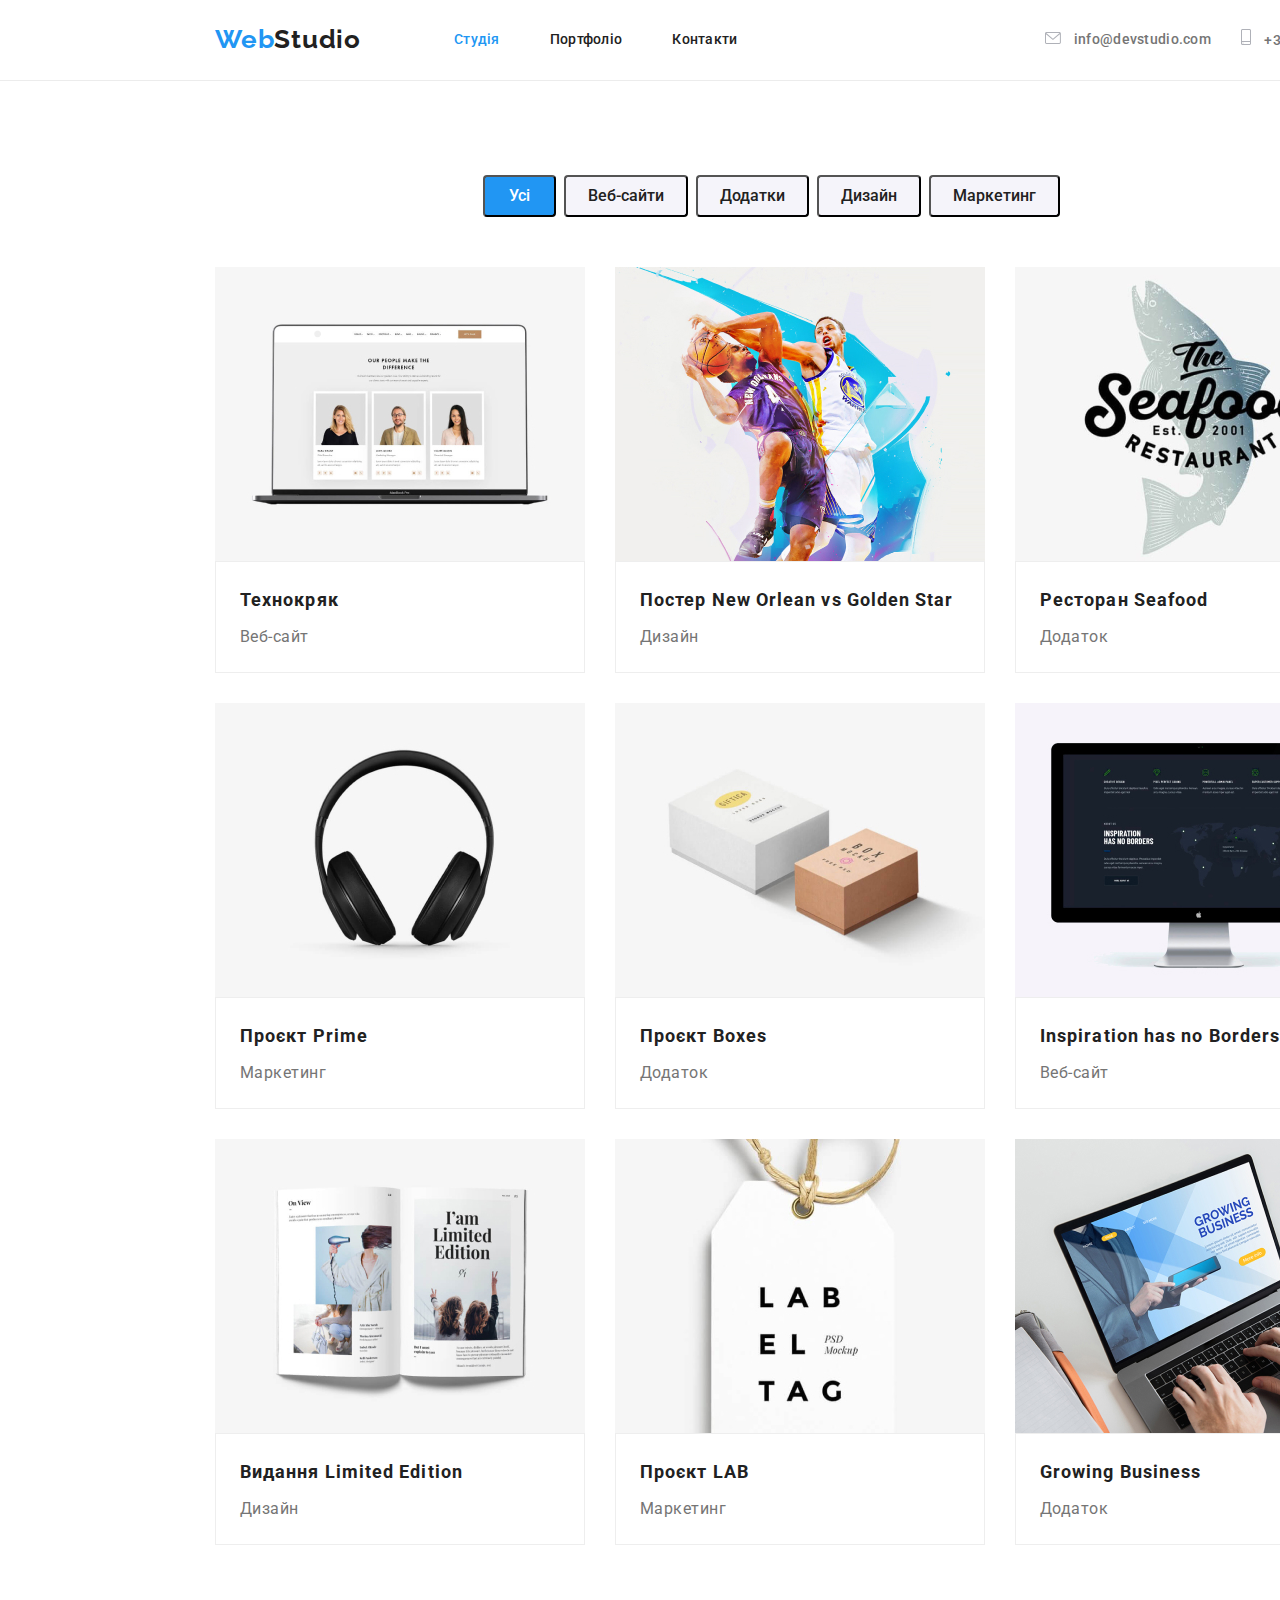
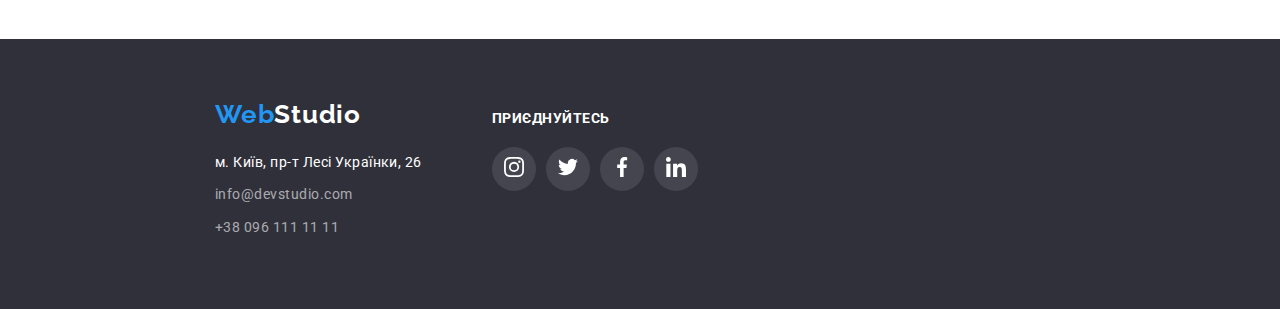
==== commit 57fd94a8: "update svg" ====
--- a/portfolio.html
+++ b/portfolio.html
@@ -49,7 +49,7 @@
         </div>
       </div>
     </header>
-
+    
     <main>
         <section class="section work-list">
             <div class="container">
@@ -196,27 +196,81 @@
     </main>
 
     <footer class="buttom">
-        <div class="container">
-            <a href="./index.html" class="logo-link" lang="en">Web<span class="logo-buttom" lang="en">Studio</span></a>
-    
-            <address>
-                <ul>
-                    <li class="bottom-adress"><a href="https://goo.gl/maps/X4mAZgkikqXiJwnA7" target="_blank"
-                            rel="noopener noreferrer" class="location" aria-label="link to adress">м. Київ, пр-т Лесі
-                            Українки, 26</a></li>
-                    <li class="bottom-adress"><a href="mailto:info@devstudio.com" class="contacts"
-                            aria-label="link to mail">info@devstudio.com</a></li>
-                    <li class="bottom-adress"><a href="tel:+380961111111" class="contacts" aria-label="link to phone">
-                            +38 096 111 11 11</a></li>
-                </ul>
-    
-            </address>
-    
+      <div class="container cellar">
+        <div class="link-box">
+          <a href="./index.html" class="logo-link" lang="en"
+            >Web<span class="logo-buttom" lang="en">Studio</span></a
+          >
+
+          <address>
+            <ul>
+              <li class="bottom-adress">
+                <a
+                  href="https://goo.gl/maps/X4mAZgkikqXiJwnA7"
+                  target="_blank"
+                  rel="noopener noreferrer"
+                  class="location"
+                  aria-label="link to adress"
+                  >м. Київ, пр-т Лесі Українки, 26</a
+                >
+              </li>
+              <li class="bottom-adress">
+                <a href="mailto:info@devstudio.com" class="contacts" aria-label="link to mail"
+                  >info@devstudio.com</a
+                >
+              </li>
+              <li class="bottom-adress">
+                <a href="tel:+380961111111" class="contacts" aria-label="link to phone">
+                  +38 096 111 11 11</a
+                >
+              </li>
+            </ul>
+          </address>
         </div>
-    
+
+        <div class="social-box">
+          <p class="text-join">приєднуйтесь</p>
+          <ul class="social-contacts">
+            <li>
+              <div class="circle-icon">
+                <a href="https://www.instagram.com" target="_blank">
+                  <svg class="icon-footer" width="20" height="20">
+                    <use href="./images/icons.svg#icon-instagram"></use>
+                  </svg>
+                </a>
+              </div>
+            </li>
+            <li>
+              <div class="circle-icon">
+                <a href="https://twitter.com" target="_blank">
+                  <svg class="icon-footer" width="20" height="20">
+                    <use href="./images/icons.svg#icon-twitter"></use>
+                  </svg>
+                </a>
+              </div>
+            </li>
+            <li>
+              <div class="circle-icon">
+                <a href="https://www.facebook.com" target="_blank">
+                  <svg class="icon-footer" width="20" height="20">
+                    <use href="./images/icons.svg#icon-facebook"></use>
+                  </svg>
+                </a>
+              </div>
+            </li>
+            <li>
+              <div class="circle-icon">
+                <a href="https://www.linkedin.com" target="_blank">
+                  <svg class="icon-footer" width="20" height="20">
+                    <use href="./images/icons.svg#icon-linkedin"></use>
+                  </svg>
+                </a>
+              </div>
+            </li>
+          </ul>
+        </div>
+      </div>
     </footer>
-
-
 
 
 </body>
--- a/css/styles.css
+++ b/css/styles.css
@@ -5,6 +5,8 @@
   --nav-text-color: #2196f3;
   --adress-text-color: rgba(255, 255, 255, 0.6);
   --button-text-background: #f5f4fa;
+  --button-active-background: #188ce8;
+  --svg-link-color: #afb1b8;
 }
 
 .container {
@@ -132,21 +134,24 @@
 
 .link {
   color: var(--secondary-text-color);
-
   font-weight: 500;
   font-size: 14px;
   line-height: 1.14;
   letter-spacing: 0.02em;
-  fill: #757575;
-}
-
-.link-svg {
-  margin-right: 10px;
 }
 
 .link:hover,
 .link:focus {
   color: var(--nav-text-color);
+}
+
+.link-svg {
+  margin-right: 10px;
+  fill: var(--svg-link-color);
+}
+
+.link:hover svg,
+.link:focus svg {
   fill: var(--nav-text-color);
 }
 
@@ -200,7 +205,7 @@
 
 .button-main:hover,
 .button-main:focus {
-  color: var(--main-text-color);
+  background-color: var(--button-active-background);
   box-shadow: 0px 4px 4px rgba(0, 0, 0, 0.15);
 }
 
@@ -248,6 +253,37 @@
   font-size: 16px;
   line-height: 1.19;
   text-align: center;
+  margin-bottom: 16px;
+}
+
+.bloc-icon {
+  width: 44px;
+  height: 44px;
+  background-color: var(--hero-text-color);
+  border-radius: 50%;
+  display: flex;
+  align-items: center;
+  justify-content: center;
+}
+
+.bloc-icon:hover,
+.bloc-icon:focus {
+  background-color: var(--nav-text-color);
+}
+
+.bloc-icon:hover svg,
+.bloc-icon:focus svg {
+  fill: var(--hero-text-color);
+}
+
+.icon-team {
+  fill: var(--svg-link-color);
+}
+
+.social-contacts {
+  display: flex;
+  gap: 10px;
+  justify-content: center;
 }
 
 .portfolio-subtitle {
@@ -420,25 +456,6 @@
   width: 270px;
 }
 
-.text-advantages::before {
-  display: block;
-  content: '';
-  height: 120px;
-  background-size: 70px;
-  background-repeat: no-repeat;
-  background-position: center;
-  background-color: var(--button-text-background);
-
-  margin-bottom: 30px;
-}
-
-.text-advantages:nth-child(1)::before {
-  background-image: url(../images/icons.svg#'icon-antenna');
-}
-
-.text-advantages:nth-child(2)::before {
-}
-
 .list-img {
   display: flex;
   gap: 30px;
@@ -499,22 +516,84 @@
   margin-bottom: 49px;
 }
 
-.icon-clients {
-  border: 1px solid #afb1b8;
+.icon-advantages {
+  width: 270px;
+  height: 120px;
+  border-radius: 4px;
+  margin-bottom: 30px;
+  background-color: var(--button-text-background);
+}
+
+.advantages-svg {
+  margin-left: 100px;
+  margin-right: 100px;
+  margin-top: 25px;
+  margin-bottom: 25px;
+}
+
+.clients {
+  display: flex;
+  gap: 30px;
+}
+
+.box-clients {
   width: 170px;
   height: 92px;
-  display: flex;
+  border: 1px solid var(--svg-link-color);
   border-radius: 4px;
 }
 
-.clients {
-  display: flex;
-  gap: 30px;
-}
-
-.link-clients {
-  padding-left: 32px;
-  padding-right: 32px;
-  padding-top: 16px;
-  padding-bottom: 16px;
-}
+.box-clients:hover,
+.box-clients:focus {
+  border-color: var(--nav-text-color);
+}
+
+.clients-svg {
+  fill: var(--svg-link-color);
+  margin-top: 16px;
+  margin-bottom: 16px;
+  margin-left: 32px;
+  margin-right: 32px;
+}
+
+.box-clients:hover svg,
+.box-clients:focus svg {
+  fill: var(--nav-text-color);
+}
+
+.text-join {
+  font-weight: 700;
+  font-size: 14px;
+  line-height: 1.14;
+  text-transform: uppercase;
+  color: var(--hero-text-color);
+  margin-bottom: 20px;
+}
+
+.cellar {
+  display: flex;
+}
+
+.social-box {
+  margin-top: 12px;
+  margin-left: 70px;
+}
+
+.icon-footer {
+  fill: var(--hero-text-color);
+}
+
+.circle-icon {
+  width: 44px;
+  height: 44px;
+  background-color: rgba(255, 255, 255, 0.1);
+  border-radius: 50%;
+  display: flex;
+  align-items: center;
+  justify-content: center;
+}
+
+.circle-icon:hover,
+.circle-icon:focus {
+  background-color: var(--nav-text-color);
+}
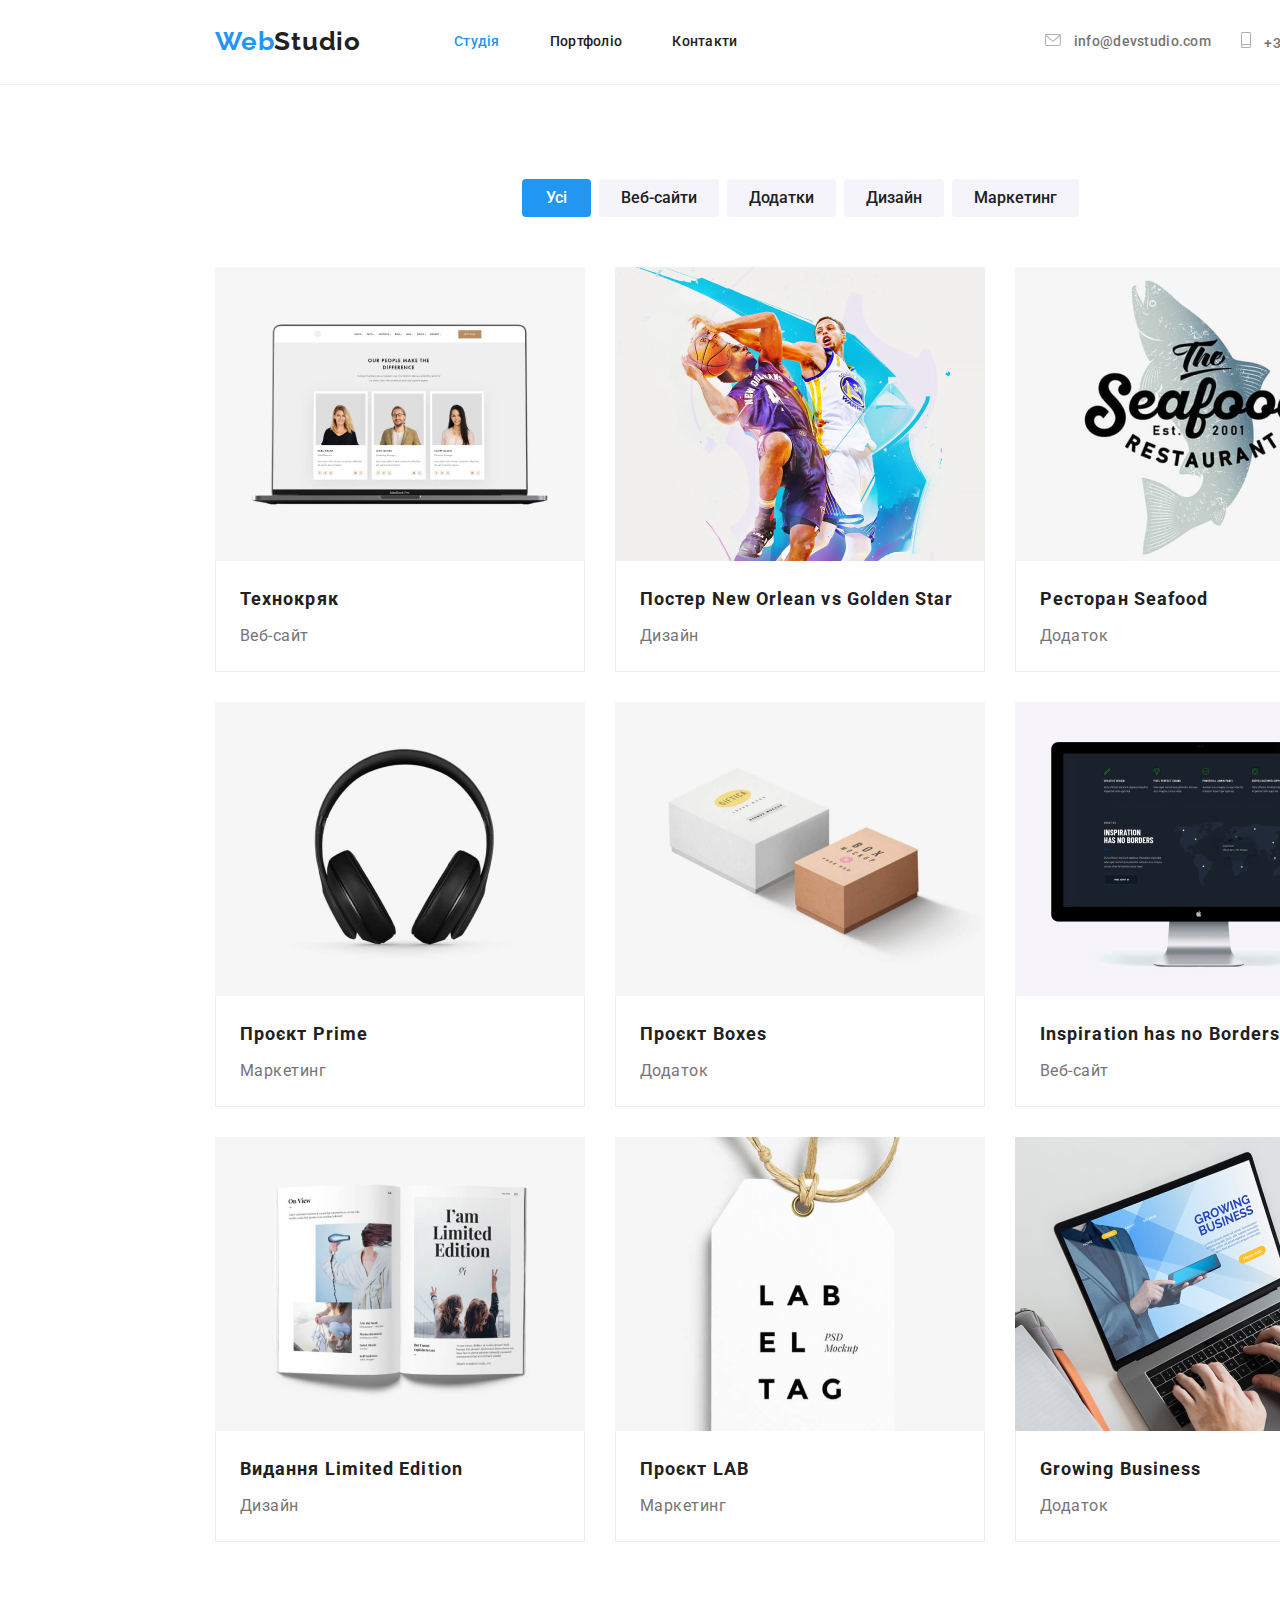
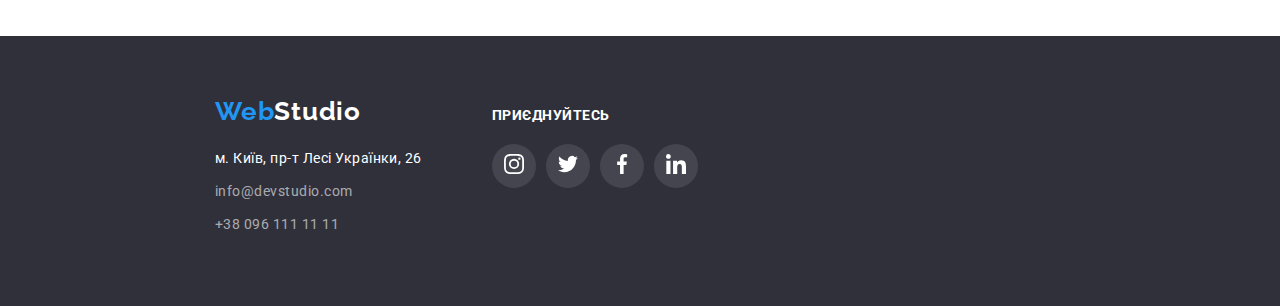
==== commit ab23c6bc: "update" ====
--- a/portfolio.html
+++ b/portfolio.html
@@ -198,7 +198,7 @@
     <footer class="buttom">
       <div class="container cellar">
         <div class="link-box">
-          <a href="./index.html" class="logo-link" lang="en"
+          <a href="./index.html" class="logo-link-bottom" lang="en"
             >Web<span class="logo-buttom" lang="en">Studio</span></a
           >
 
--- a/css/styles.css
+++ b/css/styles.css
@@ -44,10 +44,7 @@
 h1,
 h2,
 h3,
-h4 {
-  margin: 0;
-}
-
+h4,
 p {
   margin: 0;
 }
@@ -56,6 +53,10 @@
   display: block;
   max-width: 100%;
   height: auto;
+}
+
+button {
+  cursor: pointer;
 }
 
 .section {
@@ -63,24 +64,34 @@
   padding-bottom: 94px;
 }
 
+.nav-top {
+  display: flex;
+  align-items: center;
+}
+
 .logo-link {
-  font-family: raleway, sans-serif;
-  text-decoration: none;
-}
-
-.nav-top {
-  display: flex;
-  align-items: center;
-}
-
-.logo-link {
-  color: var(--nav-text-color);
-
   font-family: raleway, sans-serif;
   font-weight: 700;
   font-size: 26px;
   line-height: 1.2;
   letter-spacing: 0.03em;
+  text-decoration: none;
+  display: block;
+  padding-top: 24px;
+  padding-bottom: 25px;
+  color: var(--nav-text-color);
+}
+
+.logo-link-bottom {
+  font-family: raleway, sans-serif;
+  font-weight: 700;
+  font-size: 26px;
+  line-height: 1.2;
+  letter-spacing: 0.03em;
+  text-decoration: none;
+  display: block;
+  margin-bottom: 20px;
+  color: var(--nav-text-color);
 }
 
 .logo-top {
@@ -99,8 +110,9 @@
   font-size: 14px;
   line-height: 1.14;
   letter-spacing: 0.02em;
-  padding-top: 25px;
-  padding-bottom: 25px;
+  display: block;
+  padding-top: 32px;
+  padding-bottom: 32px;
 }
 
 .site-nav:hover,
@@ -115,8 +127,9 @@
   font-size: 14px;
   line-height: 1.14;
   letter-spacing: 0.02em;
-  padding-top: 25px;
-  padding-bottom: 25px;
+  display: block;
+  padding-top: 32px;
+  padding-bottom: 32px;
 }
 
 .contacts-top {
@@ -133,11 +146,14 @@
 }
 
 .link {
-  color: var(--secondary-text-color);
   font-weight: 500;
   font-size: 14px;
   line-height: 1.14;
   letter-spacing: 0.02em;
+  display: block;
+  padding-top: 32px;
+  padding-bottom: 32px;
+  color: var(--secondary-text-color);
 }
 
 .link:hover,
@@ -181,7 +197,7 @@
   letter-spacing: 0.06em;
   text-transform: uppercase;
   margin-bottom: 30px;
-  width: 696px;
+  max-width: 696px;
   margin-right: auto;
   margin-left: auto;
 }
@@ -199,6 +215,7 @@
   letter-spacing: 0.06em;
   margin: 0 auto;
   padding: 10px 32px;
+  border: none;
   border-radius: 4px;
   background: var(--nav-text-color);
 }
@@ -314,7 +331,6 @@
   color: var(--hero-text-color);
 
   display: inline-block;
-  margin-top: 20px;
   font-size: 14px;
   line-height: 1.7;
   font-style: normal;
@@ -348,11 +364,7 @@
   background: var(--button-text-background);
   border-radius: 4px;
   padding: 6px 22px;
-  margin-right: 8px;
-}
-
-.button-nav: :last-child {
-  margin-right: 0px;
+  border: none;
 }
 
 .button-nav:hover,
@@ -374,7 +386,13 @@
   text-align: center;
   border-radius: 4px;
   padding: 6px 24px;
-  margin-right: 8px;
+  border: none;
+}
+
+.button-nav-current:hover,
+.button-nav-current:focus {
+  box-shadow: 0px 3px 1px rgba(0, 0, 0, 0.1), 0px 1px 2px rgba(0, 0, 0, 0.08),
+    0px 2px 2px rgba(0, 0, 0, 0.12);
 }
 
 .visually-hidden {
@@ -407,17 +425,13 @@
   height: auto;
 }
 
-.container.top {
-  padding-top: 24px;
-  padding-bottom: 25px;
-}
-
 .border-cards {
   border: 1px solid #eeeeee;
   padding-top: 20px;
   padding-right: 24px;
   padding-left: 24px;
   padding-bottom: 20px;
+  border-top: none;
 }
 
 .portfolio {
@@ -433,14 +447,7 @@
 
 .site {
   display: flex;
-}
-
-.nav {
-  margin-right: 50px;
-}
-
-.nav:last-child {
-  margin-right: 0px;
+  gap: 50px;
 }
 
 .header {
@@ -449,7 +456,6 @@
 
 .container.top {
   display: flex;
-  align-items: center;
 }
 
 .text-advantages {
@@ -469,12 +475,8 @@
 .filter {
   display: flex;
   justify-content: center;
-  margin-right: 50px;
+  gap: 8px;
   margin-bottom: 50px;
-}
-
-.filter: :last-child {
-  margin-right: 0px;
 }
 
 .section.team {
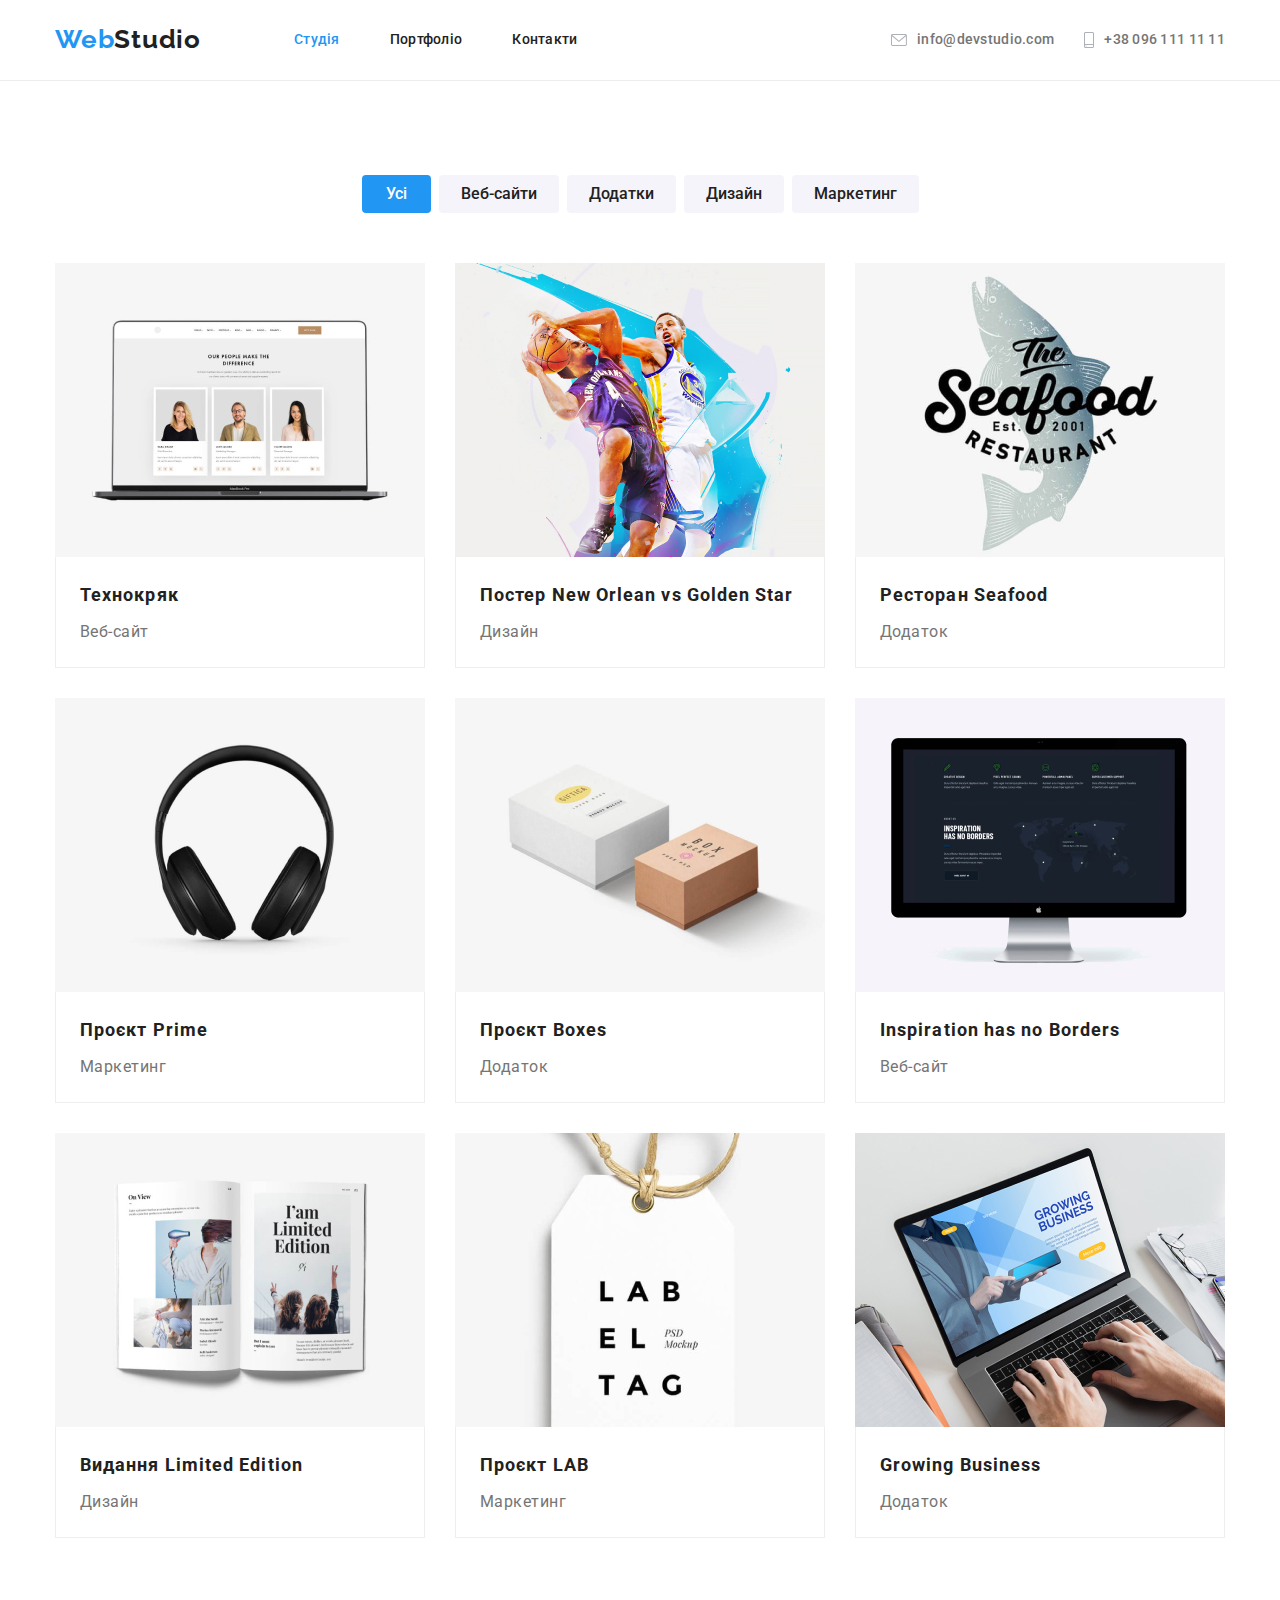
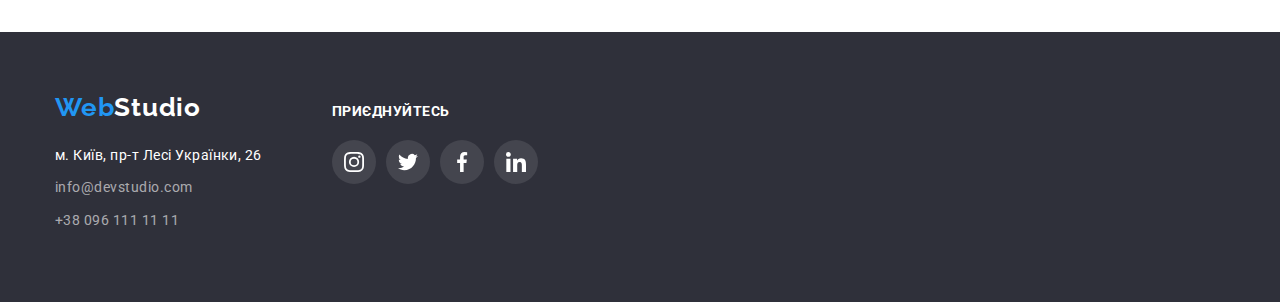
==== commit 224d69c9: "Update hover/focus" ====
--- a/portfolio.html
+++ b/portfolio.html
@@ -62,8 +62,8 @@
                     <li><button type="button" class="button-nav">Маркетинг</button></li>
                 </ul>
                     <ul class="portfolio">
-                        <li class="cards">
-                            <a href="#">
+                        <li>
+                            <a class="cards" href="#">
                                 <img class="img-portfolio" 
                                 src="./images/img.jpg" 
                                 alt="ноутбук" 
@@ -72,12 +72,11 @@
                                     <h2 class="portfolio-subtitle">Технокряк</h2>
                                     <p class="portfolio-text">Веб-сайт</p>
                                 </div>
-                    
-                            </a>
-                    
-                        </li>
-                        <li class="cards">
-                            <a href="#">
+                            </a>
+                    
+                        </li>
+                        <li>
+                            <a class="cards" href="#">
                                 <img class="img-portfolio" 
                                 src="./images/img-2.jpg" 
                                 alt="гра в баскетбол" 
@@ -89,8 +88,8 @@
                     
                             </a>
                         </li>
-                        <li class="cards">
-                            <a href="#">
+                        <li>
+                            <a class="cards" href="#">
                                 <img class="img-portfolio" 
                                 src="./images/img-3.jpg" 
                                 alt="логотип ресторана" 
@@ -102,8 +101,8 @@
                     
                             </a>
                         </li>
-                        <li class="cards">
-                            <a href="#">
+                        <li>
+                            <a class="cards" href="#">
                                 <img class="img-portfolio" 
                                 src="./images/img-4.jpg" 
                                 alt="навушники" 
@@ -116,8 +115,8 @@
                     
                             </a>
                         </li>
-                        <li class="cards">
-                            <a href="#">
+                        <li>
+                            <a class="cards" href="#">
                                 <img class="img-portfolio" 
                                 src="./images/img-5.jpg" 
                                 alt="картоні коробки" 
@@ -130,8 +129,8 @@
                     
                             </a>
                         </li>
-                        <li class="cards">
-                            <a href="#">
+                        <li>
+                            <a class="cards" href="#">
                                 <img class="img-portfolio" 
                                 src="./images/img-6.jpg" 
                                 alt="монітор" 
@@ -144,8 +143,8 @@
                     
                             </a>
                         </li>
-                        <li class="cards">
-                            <a href="#">
+                        <li>
+                            <a class="cards" href="#">
                                 <img class="img-portfolio" 
                                 src="./images/img-7.jpg" 
                                 alt="журнал" 
@@ -157,8 +156,8 @@
                     
                             </a>
                         </li>
-                        <li class="cards">
-                            <a href="#">
+                        <li>
+                            <a class="cards" href="#">
                                 <img class="img-portfolio" 
                                 src="./images/img-8.jpg" 
                                 alt="бирка" width="370" height="294" />
@@ -170,8 +169,8 @@
                     
                             </a>
                         </li>
-                        <li class="cards">
-                            <a href="#">
+                        <li >
+                            <a class="cards" href="#">
                                 <img class="img-portfolio" 
                                 src="./images/img-9.jpg" 
                                 alt="ноутбук" 
@@ -230,42 +229,34 @@
 
         <div class="social-box">
           <p class="text-join">приєднуйтесь</p>
-          <ul class="social-contacts">
-            <li>
-              <div class="circle-icon">
-                <a href="https://www.instagram.com" target="_blank">
-                  <svg class="icon-footer" width="20" height="20">
-                    <use href="./images/icons.svg#icon-instagram"></use>
-                  </svg>
-                </a>
-              </div>
-            </li>
-            <li>
-              <div class="circle-icon">
-                <a href="https://twitter.com" target="_blank">
-                  <svg class="icon-footer" width="20" height="20">
-                    <use href="./images/icons.svg#icon-twitter"></use>
-                  </svg>
-                </a>
-              </div>
-            </li>
-            <li>
-              <div class="circle-icon">
-                <a href="https://www.facebook.com" target="_blank">
-                  <svg class="icon-footer" width="20" height="20">
-                    <use href="./images/icons.svg#icon-facebook"></use>
-                  </svg>
-                </a>
-              </div>
-            </li>
-            <li>
-              <div class="circle-icon">
-                <a href="https://www.linkedin.com" target="_blank">
-                  <svg class="icon-footer" width="20" height="20">
-                    <use href="./images/icons.svg#icon-linkedin"></use>
-                  </svg>
-                </a>
-              </div>
+           <ul class="social-contacts">
+            <li>
+              <a class="circle-icon" href="https://www.instagram.com" target="_blank">
+                <svg class="icon-footer" width="20" height="20">
+                  <use href="./images/icons.svg#icon-instagram"></use>
+                </svg>
+              </a>
+            </li>
+            <li>
+              <a class="circle-icon" href="https://twitter.com" target="_blank">
+                <svg class="icon-footer" width="20" height="20">
+                  <use href="./images/icons.svg#icon-twitter"></use>
+                </svg>
+              </a>
+            </li>
+            <li>
+              <a class="circle-icon" href="https://www.facebook.com" target="_blank">
+                <svg class="icon-footer" width="20" height="20">
+                  <use href="./images/icons.svg#icon-facebook"></use>
+                </svg>
+              </a>
+            </li>
+            <li>
+              <a class="circle-icon" href="https://www.linkedin.com" target="_blank">
+                <svg class="icon-footer" width="20" height="20">
+                  <use href="./images/icons.svg#icon-linkedin"></use>
+                </svg>
+              </a>
             </li>
           </ul>
         </div>
--- a/css/styles.css
+++ b/css/styles.css
@@ -27,7 +27,6 @@
   color: var(--main-text-color);
   font-family: roboto, sans-serif;
   letter-spacing: 0.03em;
-  width: 1600px;
 }
 
 ul {
@@ -79,6 +78,7 @@
   display: block;
   padding-top: 24px;
   padding-bottom: 25px;
+  margin-right: 93px;
   color: var(--nav-text-color);
 }
 
@@ -96,7 +96,6 @@
 
 .logo-top {
   color: var(--main-text-color);
-  margin-right: 93px;
 }
 
 .logo-buttom {
@@ -135,22 +134,16 @@
 .contacts-top {
   display: flex;
   align-items: center;
-}
-
-.contacts-bloc {
-  margin-right: 30px;
-}
-
-.contacts-bloc:last-child {
-  margin-right: 0px;
+  gap: 30px;
 }
 
 .link {
+  display: flex;
+  align-items: center;
   font-weight: 500;
   font-size: 14px;
   line-height: 1.14;
   letter-spacing: 0.02em;
-  display: block;
   padding-top: 32px;
   padding-bottom: 32px;
   color: var(--secondary-text-color);
@@ -183,8 +176,10 @@
   background-repeat: no-repeat;
   background-size: cover;
   background-position: center;
+  padding-top: 200px;
+  padding-bottom: 200px;
   max-width: 1600px;
-  max-height: 600px;
+  margin: 0 auto;
 }
 
 .main-title {
@@ -408,11 +403,6 @@
   margin: -1px;
 }
 
-.main {
-  padding-top: 200px;
-  padding-bottom: 200px;
-}
-
 .img-portfolio {
   display: block;
   max-width: 100%;
@@ -440,7 +430,12 @@
   gap: 30px;
 }
 
-.cards:hover {
+.cards {
+  display: block;
+}
+
+.cards:hover,
+.cards:focus {
   box-shadow: 0px 1px 1px rgba(0, 0, 0, 0.12), 0px 4px 4px rgba(0, 0, 0, 0.06),
     1px 4px 6px rgba(0, 0, 0, 0.16);
 }
@@ -538,28 +533,27 @@
   gap: 30px;
 }
 
-.box-clients {
+.link-clients {
+  display: flex;
   width: 170px;
   height: 92px;
+  align-items: center;
+  justify-content: center;
   border: 1px solid var(--svg-link-color);
   border-radius: 4px;
 }
 
-.box-clients:hover,
-.box-clients:focus {
+.link-clients:hover,
+.link-clients:focus {
   border-color: var(--nav-text-color);
 }
 
 .clients-svg {
   fill: var(--svg-link-color);
-  margin-top: 16px;
-  margin-bottom: 16px;
-  margin-left: 32px;
-  margin-right: 32px;
-}
-
-.box-clients:hover svg,
-.box-clients:focus svg {
+}
+
+.link-clients:hover svg,
+.link-clients:focus svg {
   fill: var(--nav-text-color);
 }
 
